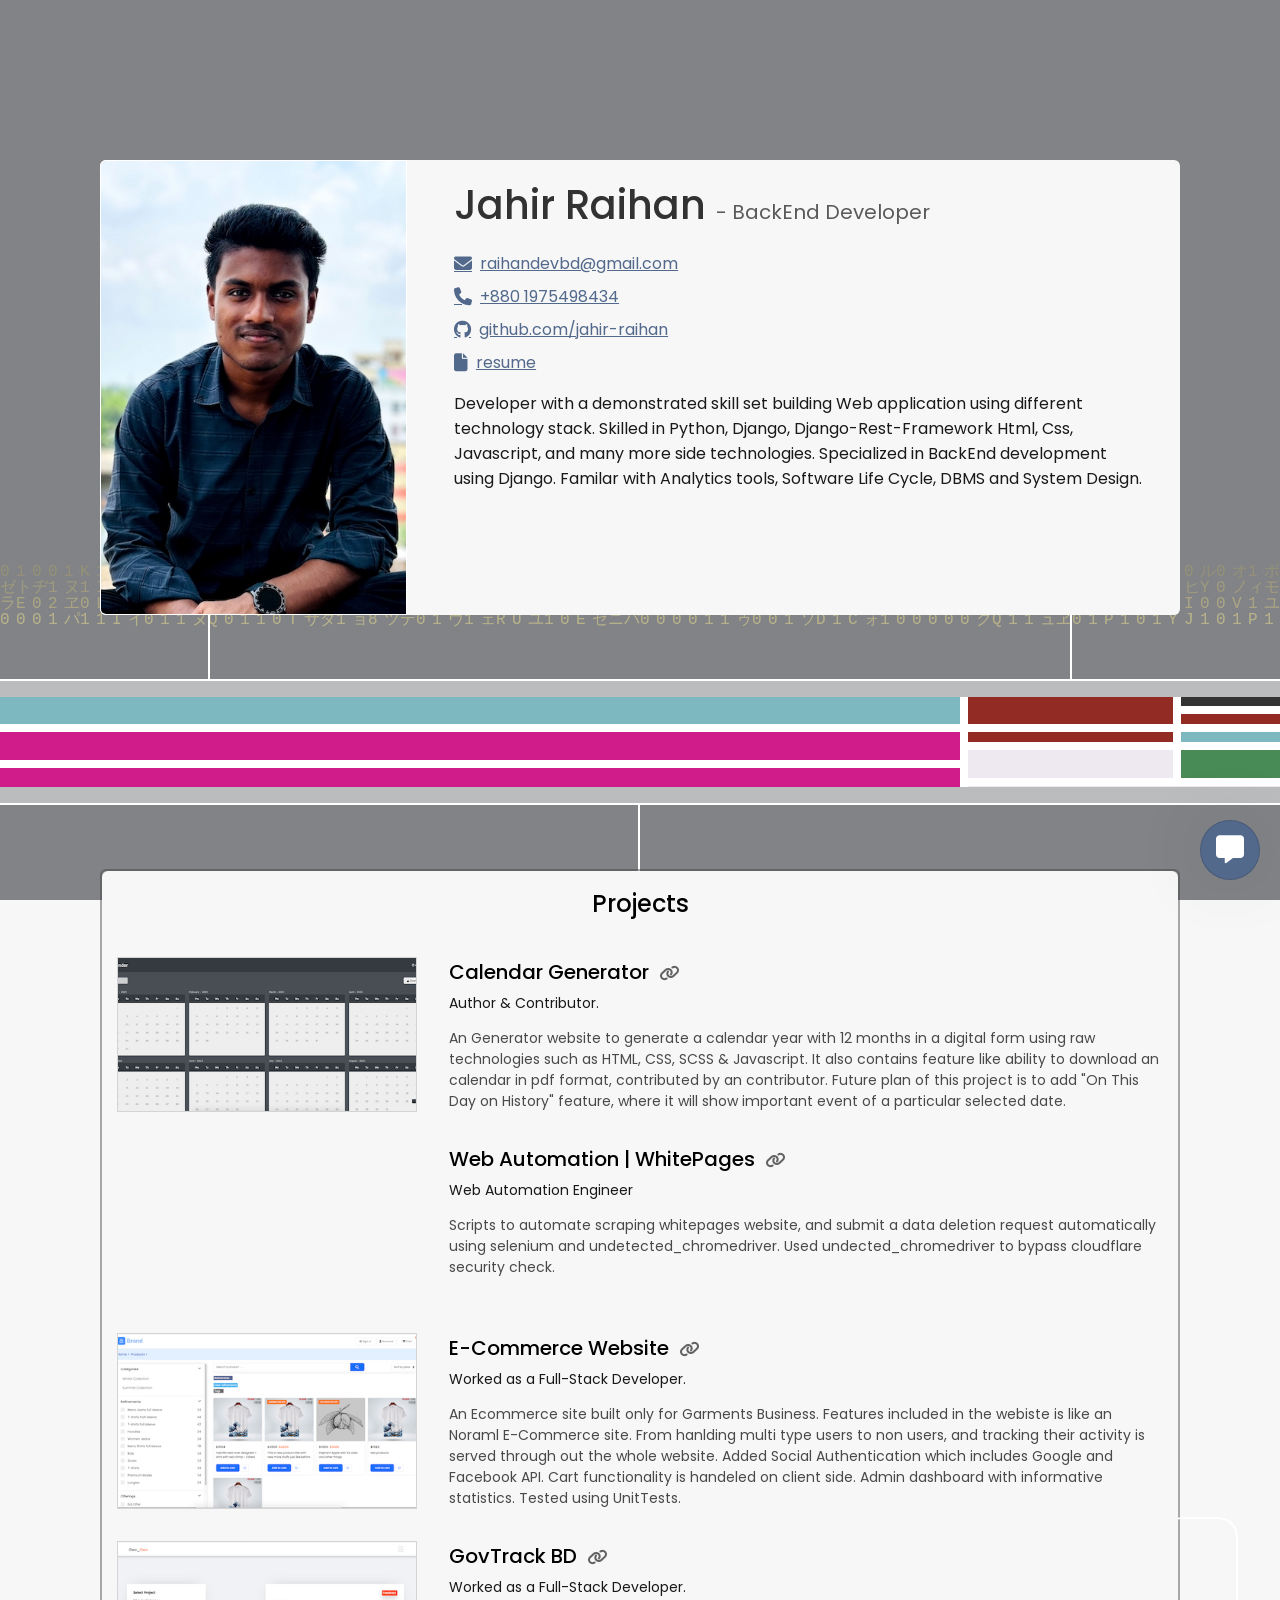
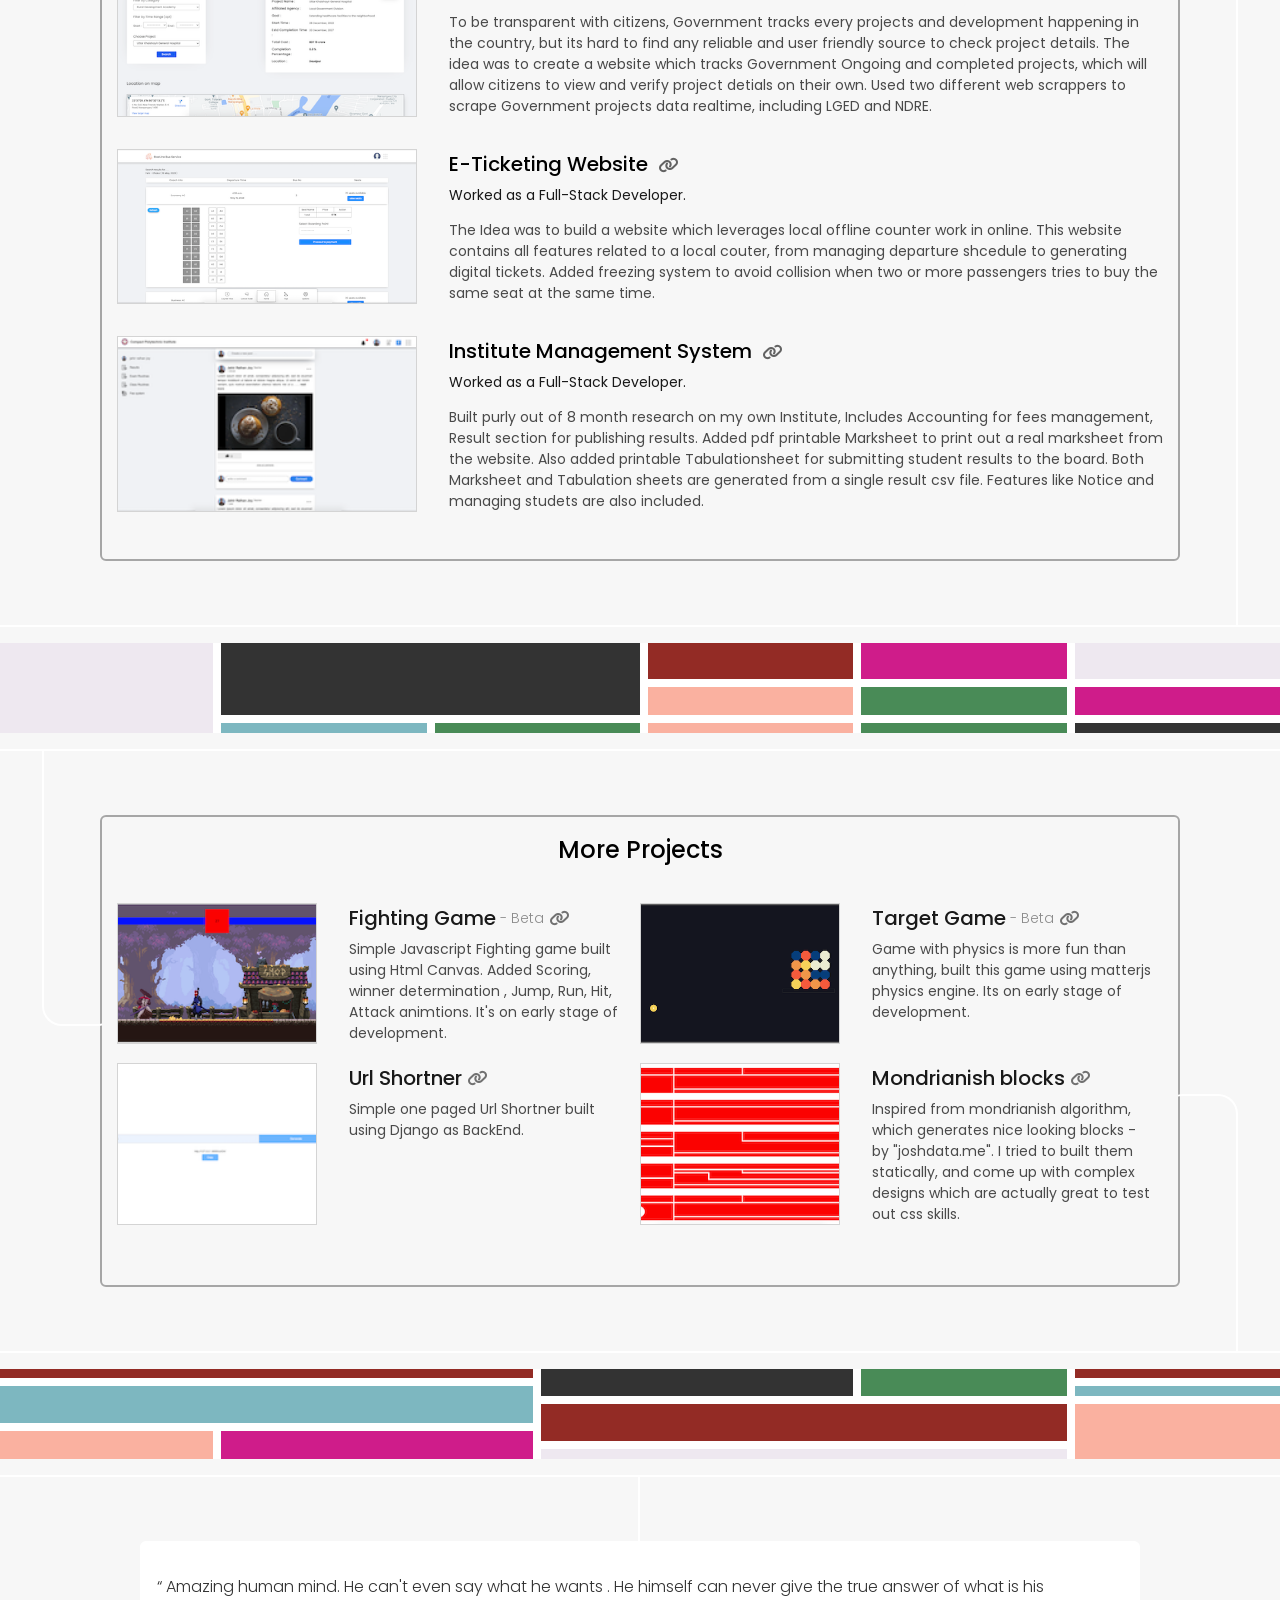
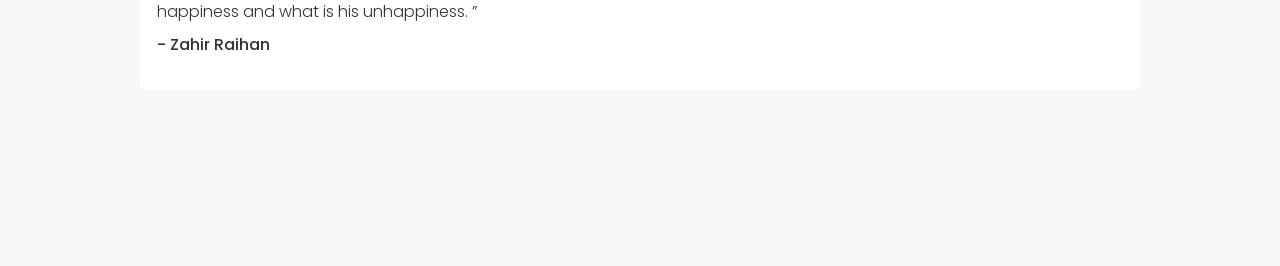
==== index.html @ 1c707ffd "Removed something important of my choice." ====
<!DOCTYPE html>
<html lang="en">
<head>
    <meta charset="UTF-8">
    <meta http-equiv="X-UA-Compatible" content="IE=edge">
    <link rel="shortcut icon" href="./img/favicon.png" type="image/x-icon">
    <meta name="keywords" content="Jahir Raihan's Profile">
    <meta name="keywords" content="jahir raihan">
    <meta name="keywords" content="jahir raihan portfolio">
    <meta name="keywords" content="jahir github">
    <meta name="keywords" content="raihan github">
    <meta name="keywords" content="joy github">
    <meta name="keywords" content="raihan portfolio">
    <meta name="keywords" content="jahir portfolio">
    <meta name="keywords" content="joy portfolio">
    <meta name="keywords" content="raihandevbd">
    <meta name="description" content="This portfolio is an art in it self. Visit and explore it by yourself.">
    <meta name="viewport" content="width=device-width, initial-scale=1.0">
    <link rel="stylesheet" href="https://cdnjs.cloudflare.com/ajax/libs/font-awesome/6.4.0/css/all.min.css" integrity="sha512-iecdLmaskl7CVkqkXNQ/ZH/XLlvWZOJyj7Yy7tcenmpD1ypASozpmT/E0iPtmFIB46ZmdtAc9eNBvH0H/ZpiBw==" crossorigin="anonymous" referrerpolicy="no-referrer" />
    <script src="./js/jquery.js"></script>
    <link rel="stylesheet" href="./css/index.css">
    <title>Jahir Raihan Joy</title>
    <script src="https://smtpjs.com/v3/smtp.js"></script>
  
   
</head>
<body>

    <canvas id="Matrix"></canvas>

    <!-- Was making fun with the design  -->

    <!-- <div class="cartoon-1 cartoonimg">
        <img src="./img/cartoon1.png" alt="">

    </div> --> 
    <!-- <div class="tree-line1"></div> -->

    <!-- <div class="cartoon-2 cartoonimg">
        <img src="./img/cartoon2.png" alt="">

    </div> -->

   

    <div class="msg-pop-up" onclick="toggle_contact()">
        <i class="fas fa-message"></i>
    </div>

    <div class="msg-box show-none" id="msg-box" >

        <form id="contact-form">

            <div class="msg-box-container">
                <div class="cross-icon" onclick="toggle_contact()">
                    <i class="fa fa-times" aria-hidden="true"></i>
                </div>

                <div class="inp">
                    <label for="name">Email</label>
                    <input type="email" id="email" required placeholder="Enter your email . . .">
                </div>
                <div class="inp">
                    <label for="name">Name</label>
                    <input type="text" id="name" required placeholder="Enter your name . . .">
                </div>
                <div class="inp">
                    <label for="subject">Subject</label>
                    <input type="text" id="subject" required placeholder="Subject . . .">
                </div>
                <div class="inp">
                    <label for="message">Message</label>
                    <textarea type="text" id="message" required placeholder="Enter text . . ."></textarea>
                </div>

                <button style="background:gray; color:rgb(201, 199, 199)" disabled type="submit" class="send-button">
                    <!-- Send <i class="fa fa-solid fa-paper-plane"></i>  --> Currently disabled
                </button>
                
            </div>

        </form>
        
    </div>
    

    <div class="profile-intro centerized-content">

        <div class="p-i-container">
            <div class="p-i-left">

                <div class="p-i-left-container">
                    <img src="./img/joy.jpg" title="Profile picture" alt="Jahir Raihan's picture">
                </div>
            
            </div>

            <div class="p-i-right">

                <div class="p-i-right-container">

                    <div class="title">

                        <h1 title="Profession">Jahir Raihan <span>- BackEnd Developer</span></h1>

                    </div>

                    <div class="links">

                        <a href="mailto: raihandevbd@gmail.com">
                            <i class="fas fa-envelope"></i>
                            <p>raihandevbd@gmail.com</p>
                        </a>

                        <a href="tel: +880 1975498434">
                            <i class="fas fa-phone"></i>
                            <p>+880 1975498434</p>
                        </a>

                        <a href="https://github.com/jahir-raihan">
                            <i class="fab fa-github"></i>
                            <p>github.com/jahir-raihan</p>
                        </a>

                        <a href="./html/resume.html">
                            <i class="fas fa-file"></i>
                            <p>resume</p>
                        </a>

                    </div>

                    <div class="bio">
                        <p>Developer with a demonstrated skill set building Web application using
                            different technology stack. Skilled in Python, Django, Django-Rest-Framework Html, Css, Javascript, and many more side technologies.
                            Specialized in BackEnd development using Django. Familar with Analytics tools, Software Life Cycle, DBMS and System Design.
                            </p>
                    </div>
                
                </div>

            </div>

            <div class="tree-line2"></div>
        </div>

    </div>

    <div class="m-wrappeer">
        
        <div class="mondrianish"></div>
        
        <div class="tree-line3"></div>
        
   </div>

    <div class="experience-projects centerized-content">

        <div class="e-p-container">
            <div class="e-p-wrapper">
                <p class="section-title">Projects</p>

                <div class="experience-project">

                    <div class="project-or-company-image">
                        <img src="./img/calendar-generator.png" alt="Calendar Generator">
                    </div>

                    <div class="project-or-company-work-details">
                        <a href="https://jahir-raihan.github.io/calendar-generator/" class="link">Calendar Generator <i class="fa fa-link"></i></a>

                        <div class="title">Author & Contributor.</div>

                        <p class="project-or-work-details">
                            An Generator website to generate a calendar year with 12 months in a digital form using raw technologies such as HTML, CSS, SCSS & Javascript.
                            It also contains feature like ability to download an calendar in pdf format, contributed by an contributor. Future plan of this project is to 
                            add "On This Day on History" feature, where it will show important event of a particular selected date.
                           </p>
                    </div>

                </div>


                 <div class="experience-project">

                    <div class="project-or-company-image">
                        <div class="iframe-container">
                           <iframe class="iframe" style="width:100%; height:100%" src="https://www.youtube.com/embed/JyzB11u2Ros?start=275&mute=1" title="YouTube video player" frameborder="0" allow="accelerometer; autoplay; clipboard-write; encrypted-media; gyroscope; picture-in-picture; web-share" allowfullscreen></iframe>
                        </div>
                    </div>

                    <div class="project-or-company-work-details">
                        <a href="https://github.com/jahir-raihan/captcha-test" class="link">Web Automation | WhitePages <i class="fa fa-link"></i></a>

                        <div class="title">Web Automation Engineer</div>

                        <p class="project-or-work-details">
                         Scripts to automate scraping whitepages website, and submit a data deletion request automatically using selenium and undetected_chromedriver. Used undected_chromedriver to
                            bypass cloudflare security check. 
                        </p>

                    </div>

                </div>
            
                <div class="experience-project">

                    <div class="project-or-company-image">
                        <img src="./img/ecommerce_site.png" alt="">
                    </div>

                    <div class="project-or-company-work-details">
                        <a href="https://github.com/jahir-raihan/E-Commerce-Project" class="link">E-Commerce Website <i class="fa fa-link"></i></a>

                        <div class="title">Worked as a Full-Stack Developer.</div>

                        <p class="project-or-work-details">
                            An Ecommerce site built only for Garments Business. Features included in the webiste is
                            like an Noraml E-Commerce site. From hanlding multi type users to non users, and tracking their 
                            activity is served through out the whole website. Added Social Authentication which includes Google and Facebook API. 
                            Cart functionality is handeled on client side. Admin dashboard with informative statistics. Tested using UnitTests. 
                           </p>
                    </div>

                </div>

            
                <div class="experience-project">

                    <div class="project-or-company-image">
                        <img src="./img/geo_geo.png" alt="">
                    </div>

                    <div class="project-or-company-work-details">
                        <a href="https://github.com/jahir-raihan/gov-track-bd" class="link">GovTrack BD <i class="fa fa-link"></i></a>

                        <div class="title">Worked as a Full-Stack Developer.</div>

                        <p class="project-or-work-details">
                            To be transparent with citizens, Government tracks every projects and development 
                            happening in the country, but its hard to find any reliable and user friendly source to check project
                            details. The idea was to create a website which tracks Government Ongoing and completed projects, which will allow 
                            citizens to view and verify project detials on their own. Used two different web scrappers to scrape Government
                            projects data realtime, including LGED and NDRE.
                        </p>

                    </div>

                </div>

                <div class="experience-project">

                    <div class="project-or-company-image">
                        <img src="./img/e-ticket.png" alt="">
                    </div>

                    <div class="project-or-company-work-details">
                        <a href="https://github.com/jahir-raihan/E-ticketing" class="link">E-Ticketing Website <i class="fa fa-link"></i></a>

                        <div class="title">Worked as a Full-Stack Developer.</div>

                        <p class="project-or-work-details">
                            The Idea was to build a website which leverages local offline counter work in online. This website contains all features related to a local
                            couter, from managing departure shcedule to generating digital tickets. Added freezing system to avoid
                            collision when two or more passengers tries to buy the same seat at the same time.
                        </p>
                    </div>

                </div>

                <div class="experience-project">

                    <div class="project-or-company-image">
                        <img src="./img/institute1.png" alt="">
                    </div>

                    <div class="project-or-company-work-details">
                        <a href="https://github.com/jahir-raihan/Institute-Management-System" class="link">Institute Management System <i class="fa fa-link"></i></a>

                        <div class="title">Worked as a Full-Stack Developer.</div>

                        <p class="project-or-work-details">
                            Built purly out of 8 month research on my own Institute, Includes Accounting for fees management, 
                            Result section for publishing results. Added pdf printable Marksheet to print out a real marksheet from the website.
                            Also added printable Tabulationsheet for submitting student results to the board. Both Marksheet and Tabulation sheets
                            are generated from a single result csv file. Features like Notice and managing studets are also included.
                        </p>

                    </div>

                </div>

                
            </div>
            <div class="tree-line4"></div>
            <div class="tree-line2 d-none"></div>
        </div>
       

    </div>

    <div class="m-wrappeer">   
        <div class="mondrianish"></div>

        <div class="tree-line3 d-none"></div>
   </div>

   

    <div class="side-projects centerized-content">

        <div class="s-p-container">

            <div class="s-p-wrapper">

                <div class="section-title">More Projects</div>
                
                <div class="highlight-projects">

                    <div class="project">

                        <div class="project-thumbnail">
                            <img src="./img/fighting_game.png" alt="">
                        </div>

                        <div class="details">
                            <a href="./projects/fighting game/index.html" class="link">Fighting Game <span>- Beta</span> <i class="fa fa-link"></i></a>
                            <p class="project-details">Simple Javascript Fighting game built using Html Canvas. Added Scoring, winner determination
                                , Jump, Run, Hit, Attack animtions. It's on early stage of development.
                            </p>
                        </div>
                    </div>

                    <div class="project">

                        <div class="project-thumbnail">
                            <img src="./img/target_game.png" alt="">
                        </div>

                        <div class="details">
                            <a href="./projects/target_game/index.html" class="link">Target Game <span>- Beta</span> <i class="fa fa-link"></i></a>
                            <p class="project-details">Game with physics is more fun than anything, built this game using matterjs
                                physics engine. Its on early stage of development.
                            </p>
                        </div>

                    </div>
                    
                    <div class="project">

                        <div class="project-thumbnail">
                            <img src="./img/url_shortner.png" alt="">
                        </div>

                        <div class="details">
                            <a href="https://github.com/jahir-raihan/url-shortner" class="link">Url Shortner <i class="fa fa-link"></i></a>
                            <p class="project-details">Simple one paged Url Shortner built using Django as BackEnd.
                            </p>
                        </div>

                    </div>

                    <div class="project">

                        <div class="project-thumbnail">
                            <img src="./img/mondrains_blocks.png" alt="">
                        </div>

                        <div class="details">
                            <a href="./html/wired_blocks.html" class="link">Mondrianish blocks <i class="fa fa-link"></i></a>
                            <p class="project-details">Inspired from mondrianish algorithm, which generates nice looking blocks - by "joshdata.me". I tried to built them
                                statically, and come up with complex designs which are actually great to test out css skills.
                            </p>
                        </div>

                    </div>


                </div>

                <!-- We'll enable it when , there is more small projects

                <div class="also-projects" >
                    <p class="title">Also : </p>
                    
                    <div>
                        <a href="#" class="p-l0">Project</a> |
                        <a href="#">Lorem ipsum dolor sit.</a> |
                        <a href="#">Lorem ipsum dolor sit amet.</a> 
                    </div>

                    <div>
                        <a href="#" class="p-l0">Lorem, ipsum dolor.</a> |
                        <a href="#">Lorem ipsum dolor sit amet consectetur.</a> 
                    </div>
                    
                    <div>
                        <a href="#" class="p-l0">Project</a> |
                        <a href="#">Lorem, ipsum.</a> |
                        <a href="#">Lorem ipsum dolor sit.</a> 
                    </div>
                    
                    
                    

                </div> -->

            </div>

            <div class="tree-line5"></div>
            <div class="tree-line6"></div>
            <div class="tree-line2 d-none"></div>


        </div>

    </div>

    <div class="m-wrappeer m-1">
        <div class="m-1-wrapper">
            <div class="mondrianish"></div>
        </div>
        <div class="tree-line7"></div>
        <div class="tree-line8"></div>
        

    </div>
    
   

    <div class="quote centerized-content">

        <div class="quote-container">

            <div class="q-wrapper">
                 <div class="line"></div>

                <div class="quote-text">
                    <p>&ldquo; Amazing human mind. He can't even say what he wants . He himself can never give the true answer of what is his happiness and what is his unhappiness. &rdquo;</p>
                    <p class="qoute-author"> - Zahir Raihan</p>
                </div>

                <div class="line"></div>
            </div>

           
        </div>
    </div>

    
    
    <script src="./js/index.js"> </script>
</body>
</html>
---- css/index.css ----
@import url("https://fonts.googleapis.com/css2?family=Poppins:wght@100;300;400;500;700&display=swap");
* {
  box-sizing: border-box;
  margin: 0;
  padding: 0;
  font-family: "Poppins", sans-serif;
  image-rendering: auto;
}
* button {
  cursor: pointer;
}

body {
  background: #f7f7f7;
  overflow-x: hidden;
  position: relative;
}

.mondrianish .line {
  border: 4px solid white;
}

.m-wrappeer {
  padding: 1em 0;
  margin: 4em 0;
  border: 2px solid rgba(62, 62, 62, 0.436);
  border: 2px solid white;
  border-right: none;
  border-left: none;
  position: relative;
  background: rgba(247, 247, 247, 0.4901960784);
}

.mondrianish {
  opacity: 1;
  overflow: hidden;
}

:root {
  --border:.5px solid rgba(0, 0, 0, 0.142);
}

.profile-intro {
  padding-top: 10em;
  display: flex;
  justify-content: center;
}
.profile-intro .p-i-container {
  width: 1080px;
  transition-duration: 0.5s;
  border-radius: 6px;
  margin: auto;
  display: flex;
}
.profile-intro .p-i-container .p-i-left {
  margin-right: 2em;
  height: 455px;
}
.profile-intro .p-i-container .p-i-left .p-i-left-container {
  height: 100%;
  transition-duration: 0.5s;
}
.profile-intro .p-i-container .p-i-left img {
  border: 1px solid white;
  border-radius: 6px 0 0 6px;
  height: 100%;
}
.profile-intro .p-i-container .p-i-right {
  padding: 15px;
}
.profile-intro .p-i-container .p-i-right .title h1 {
  display: flex;
  flex-wrap: wrap;
  align-items: baseline;
  font-size: 40px;
  opacity: 0.8;
  font-weight: 500;
}
.profile-intro .p-i-container .p-i-right .title span {
  font-size: 20px;
  opacity: 0.8;
  display: block;
  font-weight: 400;
  padding-left: 0.5em;
}
.profile-intro .p-i-container .p-i-right .links {
  margin: 1em 0;
}
.profile-intro .p-i-container .p-i-right .links a {
  display: flex;
  align-items: center;
  text-decoration: underline;
  color: #52698c;
  width: -moz-fit-content;
  width: fit-content;
  margin-bottom: 0.5em;
}
.profile-intro .p-i-container .p-i-right .links a i {
  font-size: 18px;
}
.profile-intro .p-i-container .p-i-right .links a p {
  text-decoration: underline;
  margin-left: 0.5em;
}
.profile-intro .p-i-container .p-i-right .bio {
  width: 98%;
  opacity: 0.9;
}

.experience-projects .e-p-container {
  width: 1080px;
  border-radius: 6px;
  margin: auto;
  border: 2px solid rgba(62, 62, 62, 0.436);
}
.experience-projects .e-p-container .section-title {
  font-size: 24px;
  margin-bottom: 1.5em;
  font-weight: 500;
  text-align: center;
}
.experience-projects .experience-project {
  margin-bottom: 2em;
  display: flex;
}
.experience-projects .experience-project .project-or-company-image {
  margin-right: 2em;
}
.experience-projects .experience-project .project-or-company-image img {
  width: 300px;
  height: 100%;
  -o-object-fit: cover;
     object-fit: cover;
  border: var(--border);
}
.experience-projects .experience-project .project-or-company-image .iframe-container {
  width: 300px !important;
  height: 100% !important;
  -o-object-fit: cover;
     object-fit: cover;
  
}
.iframe{

  width:100% !important;
  height:100% !important;
}
.experience-projects .experience-project .project-or-company-work-details .link {
  color: black;
  font-size: 20px;
  margin-bottom: 0.3em;
  display: block;
  font-weight: 500;
  text-decoration: none;
}
.experience-projects .experience-project .project-or-company-work-details .link i {
  padding-left: 0.3em;
  opacity: 0.6;
  font-size: 16px;
}
.experience-projects .experience-project .project-or-company-work-details .title {
  font-weight: 400;
  margin-bottom: 1em;
  opacity: 0.9;
  font-size: 14px;
}
.experience-projects .experience-project .project-or-company-work-details .project-or-work-details {
  opacity: 0.7;
  font-size: 14px;
}

.side-projects .s-p-container {
  border: 2px solid rgba(62, 62, 62, 0.436);
  border-radius: 6px;
  width: 1080px;
  margin: auto;
}
.side-projects .s-p-container .section-title {
  font-size: 24px;
  font-weight: 500;
  margin-bottom: 1.5em;
  text-align: center;
}
.side-projects .s-p-container .highlight-projects {
  display: grid;
  grid-template-columns: 49% 49%;
  gap: 1%;
  margin-bottom: 2em;
}
.side-projects .s-p-container .highlight-projects .project-thumbnail {
  margin-right: 2em;
}
.side-projects .s-p-container .highlight-projects .project-thumbnail img {
  width: 200px;
  height: 100%;
  -o-object-fit: cover;
     object-fit: cover;
  border: var(--border);
}
.side-projects .s-p-container .highlight-projects .details .link {
  color: black;
  font-size: 20px;
  font-weight: 500;
  opacity: 0.9;
  display: block;
  margin-bottom: 0.3em;
  text-decoration: none;
  display: flex;
  flex-wrap: wrap;
  align-items: center;
}
.side-projects .s-p-container .highlight-projects .details .link span {
  margin-left: 0.3em;
  font-size: 14px;
  font-weight: 300;
  color: gray;
}
.side-projects .s-p-container .highlight-projects .details .link i {
  padding-left: 0.3em;
  opacity: 0.6;
  font-size: 16px;
}
.side-projects .s-p-container .highlight-projects .details .project-details {
  font-size: 14px;
  opacity: 0.7;
}
.side-projects .s-p-container .highlight-projects .project {
  display: flex;
  margin-bottom: 1em;
}
.side-projects .s-p-container .also-projects {
  width: 80%;
  margin-bottom: 2em;
}
.side-projects .s-p-container .also-projects .title {
  font-size: 18px;
  opacity: 0.8;
  margin-bottom: 1em;
}
.side-projects .s-p-container .also-projects div {
  color: rgb(3, 45, 81);
  margin-bottom: 0.5em;
}
.side-projects .s-p-container .also-projects a {
  color: rgb(3, 45, 81);
  opacity: 0.8;
  padding: 0.5em 0.5em 0.5em 0.5em;
  font-size: 18px;
  font-weight: 500;
}
.side-projects .s-p-container .also-projects .p-l0 {
  padding-left: 0;
}

e {
  color: rgba(73, 79, 85, 0.2705882353);
}

.quote {
  margin: 3em 0 11em 0;
}
.quote .quote-container {
  width: 1000px;
  margin: auto;
  border: 1px solid white;
  border-radius: 6px;
  background: white;
}
.quote .quote-container .quote-text {
  margin: 1em 0;
  padding: 1em;
}
.quote .quote-container .quote-text p {
  font-weight: 300;
  opacity: 0.8;
  color: black;
}
.quote .quote-container .quote-text .qoute-author {
  font-weight: 500 !important;
  margin-top: 0.5em;
}

.p-i-container {
  z-index: 3;
  background: #f7f7f7;
  position: relative;
}

.e-p-container {
  position: relative;
}

.s-p-container {
  position: relative;
}

.e-p-wrapper, .s-p-wrapper {
  position: relative;
  z-index: 3;
  background: #f7f7f7;
  border-radius: 6px;
  padding: 15px;
}

.cartoonimg {
  position: absolute;
}
.cartoonimg img {
  width: 70px;
  padding: 0.3em;
  background: white;
  border-radius: 10px;
}

.cartoon-1 {
  right: 20px;
  top: 20px;
}

.cartoon-2 {
  width: 100%;
  display: flex;
  justify-content: center;
  bottom: -150px;
  transform: scaleX(-1);
}
.cartoon-2 img {
  height: 110px;
  width: auto;
}

.tree-line1 {
  border-radius: 20px;
  border-top-right-radius: 0;
  position: absolute;
  top: 43px;
  right: 90px;
  height: 45vh;
  width: 43.311%;
  border: 2px solid white;
  border-bottom: none;
  border-right: none;
}

.tree-line2 {
  position: absolute;
  width: 80%;
  bottom: -66px;
  right: 10%;
  border: 2px solid rgba(62, 62, 62, 0.436);
  border: 2px solid white;
  border-top: none;
  border-bottom: none;
  height: 66px;
}

.tree-line3 {
  position: absolute;
  height: 82px;
  border-right: 2px solid rgba(62, 62, 62, 0.436);
  border-right: 2px solid white;
  bottom: -82px;
  width: 5px;
  right: 50%;
}

.tree-line4 {
  position: absolute;
  width: 75px;
  bottom: -66px;
  right: -60px;
  border: 2px solid rgba(62, 62, 62, 0.436);
  border: 2px solid white;
  z-index: 1;
  height: 55%;
  border-radius: 20px;
  border-bottom: none;
  border-left: none;
  border-bottom-right-radius: 0;
  border-bottom-left-radius: 0;
}

.tree-line5 {
  position: absolute;
  width: 75px;
  left: -60px;
  height: 59%;
  top: -67px;
  border: 2px solid rgba(62, 62, 62, 0.436);
  border: 2px solid white;
  border-top: none;
  border-right: none;
  border-radius: 20px;
  border-top-left-radius: 0;
}

.m-1 {
  padding: 0;
}

.m-1-wrapper {
  padding: 1em 0;
  position: relative;
  background: rgba(247, 247, 247, 0.4901960784);
  z-index: 3;
}

.tree-line6 {
  position: absolute;
  width: 75px;
  right: -60px;
  height: 55%;
  bottom: -66px;
  border: 2px solid white;
  border-radius: 20px;
  border-bottom: none;
  border-left: none;
  border-bottom-right-radius: 0;
  border-bottom-left-radius: 0;
}

.tree-line7 {
  position: absolute;
  height: 66px;
  width: 2px;
  border-left: 2px solid rgba(62, 62, 62, 0.436);
  border-left: 2px solid white;
  right: 50%;
  border-bottom: none;
  border-top: none;
}

.tree-line8 {
  right: 42%;
}

.d-none {
  display: none;
}

.msg-pop-up {
  position: fixed;
  bottom: 20px;
  z-index: 11;
  right: 20px;
  width: 60px;
  height: 60px;
  border: var(--border);
  border-radius: 50%;
  display: flex;
  align-items: center;
  justify-content: center;
  background: #52698c;
  box-shadow: -1px -1px 68px -20px rgba(0, 0, 0, 0.75);
  -webkit-box-shadow: -1px -1px 68px -20px rgba(0, 0, 0, 0.75);
  -moz-box-shadow: -1px -1px 68px -20px rgba(0, 0, 0, 0.75);
  cursor: pointer;
}
.msg-pop-up i {
  font-size: 28px;
  color: white;
}

.msg-box {
  position: fixed;
  height: 100%;
  width: 100%;
  border: var(--border);
  background: rgba(0, 0, 0, 0.64);
  z-index: 10;
  display: flex;
  justify-content: center;
  align-items: center;
}

.msg-box-container {
  height: 505px;
  width: 600px;
  background: white;
  border-radius: 4px;
  padding: 1.5em;
  position: relative;
}

.show-none {
  display: none;
}

.cross-icon {
  position: absolute;
  right: 10px;
  top: 10px;
  cursor: pointer;
  background: #52698c;
  border-radius: 50%;
  width: 40px;
  height: 40px;
  display: flex;
  justify-content: center;
  align-items: center;
  z-index: 5;
}
.cross-icon i {
  font-size: 22px;
  color: white;
  cursor: pointer;
}

.msg-box-container .inp {
  margin: 0.5em 0 1em 0;
}
.msg-box-container .inp label, .msg-box-container .inp input {
  display: block;
  margin-bottom: 0.5em;
}
.msg-box-container .inp label {
  font-weight: 300;
  opacity: 0.8;
}
.msg-box-container .inp input {
  height: 40px;
  width: 100%;
  padding: 0.5em 1em;
  border-radius: 4px;
  border: var(--border);
  outline-color: #52698c;
}
.msg-box-container .inp textarea {
  width: 100%;
  min-width: 100%;
  max-width: 100%;
  height: 100px;
  min-height: 100px;
  padding: 0.5em 1em;
  border-radius: 4px;
  border: var(--border);
  outline-color: #52698c;
  color: #52698c;
}
.msg-box-container .send-button {
  width: 100%;
  height: 40px;
  border: none;
  background: #52698c;
  color: white;
  border-radius: 4px;
}

example {
  color: rgba(240, 230, 140, 0.2941176471);
}

#Matrix {
  position: fixed;
  top: 0;
  z-index: -1;
}

@media only screen and (max-width: 1100px) {
  .profile-intro .p-i-container {
    width: 800px;
    margin: auto;
  }
  .profile-intro .p-i-container .p-i-left .p-i-left-container {
    transition-duration: 0.5s;
    height: 70%;
  }
  .profile-intro .p-i-container .p-i-left .p-i-left-container img {
    transition-duration: 0.5s;
  }
  .profile-intro .p-i-container .p-i-left .p-i-left-container img {
    transition-duration: 0.5s !important;
  }
  .experience-projects .e-p-container {
    width: 800px;
    margin: auto;
  }
  .side-projects .s-p-container {
    width: 800px;
    margin: auto;
  }
  .side-projects .s-p-container .highlight-projects {
    grid-template-columns: 100% !important;
  }
  .side-projects .s-p-container .highlight-projects .project-thumbnail {
    margin-right: 1em !important;
  }
  .quote .quote-container {
    width: 800px;
    margin: auto;
  }
}
@media only screen and (max-width: 950px) {
  .tree-line1 {
    width: 37%;
  }
  .tree-line4, .tree-line5, .tree-line6 {
    display: none;
  }
  .d-none {
    display: block;
    color: rgba(31, 34, 37, 0.2705882353);
  }
}
@media only screen and (max-width: 850px) {
  .profile-intro .p-i-container {
    width: 700px;
    margin: auto;
  }
  .profile-intro .p-i-container .p-i-left .p-i-left-container {
    transition-duration: 0.5s;
    height: 50%;
  }
  .profile-intro .p-i-container .p-i-left .p-i-left-container img {
    transition-duration: 0.5s;
  }
  .experience-projects .e-p-container {
    width: 700px;
    margin: auto;
  }
  .side-projects .s-p-container {
    width: 700px;
    margin: auto;
  }
  .also-projects {
    width: 100% !important;
  }
  .quote .quote-container {
    width: 700px;
    margin: auto;
  }
}
@media only screen and (max-width: 775px) {
  .cartoon-1 {
    display: none;
  }
  .tree-line1 {
    display: none;
  }
  #contact-form {
    width: 93%;
    margin: auto;
  }
  .msg-box-container {
    width: 100% !important;
  }
  .profile-intro {
    padding-top: 2em;
  }
  .profile-intro .p-i-container {
    width: 93%;
    display: grid;
    margin: auto;
    grid-template-columns: 100% !important;
    border-left: none;
    border-top: none;
    border-right: none;
  }
  .profile-intro .p-i-container .p-i-left {
    margin-right: 0;
    margin-bottom: 1em;
    height: unset !important;
  }
  .profile-intro .p-i-container .p-i-left-container {
    height: 100% !important;
  }
  .profile-intro .p-i-container .p-i-left-container img {
    border-radius: 6px 6px 0 0;
    width: 100%;
  }
  .experience-projects .e-p-container {
    width: 93%;
    margin: auto;
    border-radius: 0;
    border: none;
  }
  .experience-projects .e-p-container .experience-project {
    display: block;
    padding-bottom: 2em;
    border-bottom: 2px solid rgba(62, 62, 62, 0.436);
  }
  .experience-projects .e-p-container .experience-project .project-or-company-image {
    margin-right: 0 !important;
    margin-bottom: 1.5em;
  }
  .experience-projects .e-p-container .experience-project .project-or-company-image img {
    width: 100%;
    height: 150px !important;
    -o-object-fit: cover;
       object-fit: cover;
    margin-bottom: 0.5em !important;
  }
   .experience-projects .e-p-container .experience-project .project-or-company-image .iframe-container {
    width: 100% !important;
    height: 150px !important;
    -o-object-fit: cover;
       object-fit: cover;
    margin-bottom: 0.5em !important;
  }
  .side-projects .s-p-container {
    width: 93%;
    margin: auto;
    border-radius: 0;
    border: none;
  }
  .side-projects .s-p-container .highlight-projects {
    grid-template-columns: 100% !important;
  }
  .side-projects .s-p-container .highlight-projects a {
    font-size: 18px !important;
  }
  .side-projects .s-p-container .highlight-projects p, .side-projects .s-p-container .highlight-projects .title {
    font-size: 13px;
  }
  .side-projects .s-p-container .also-projects a {
    font-size: 14px;
  }
  .also-projects {
    width: 100% !important;
  }
  .quote .quote-container {
    width: 93%;
    margin: auto;
  }
}
@media only screen and (max-width: 550px) {
  .tree-line1 {
    width: 31%;
  }
  .p-i-right-container .title p span {
    display: block;
  }
  .side-projects .s-p-container .highlight-projects {
    grid-template-columns: 100% !important;
  }
  .side-projects .s-p-container .highlight-projects .project {
    display: block;
    padding-bottom: 2em;
    border-bottom: 2px solid rgba(62, 62, 62, 0.436);
  }
  .side-projects .s-p-container .highlight-projects .project-thumbnail {
    margin-right: 0em !important;
    margin-bottom: 1.5em;
  }
  .side-projects .s-p-container .highlight-projects .project-thumbnail img {
    width: 100%;
    height: 150px;
  }
  
}/*# sourceMappingURL=index.css.map */
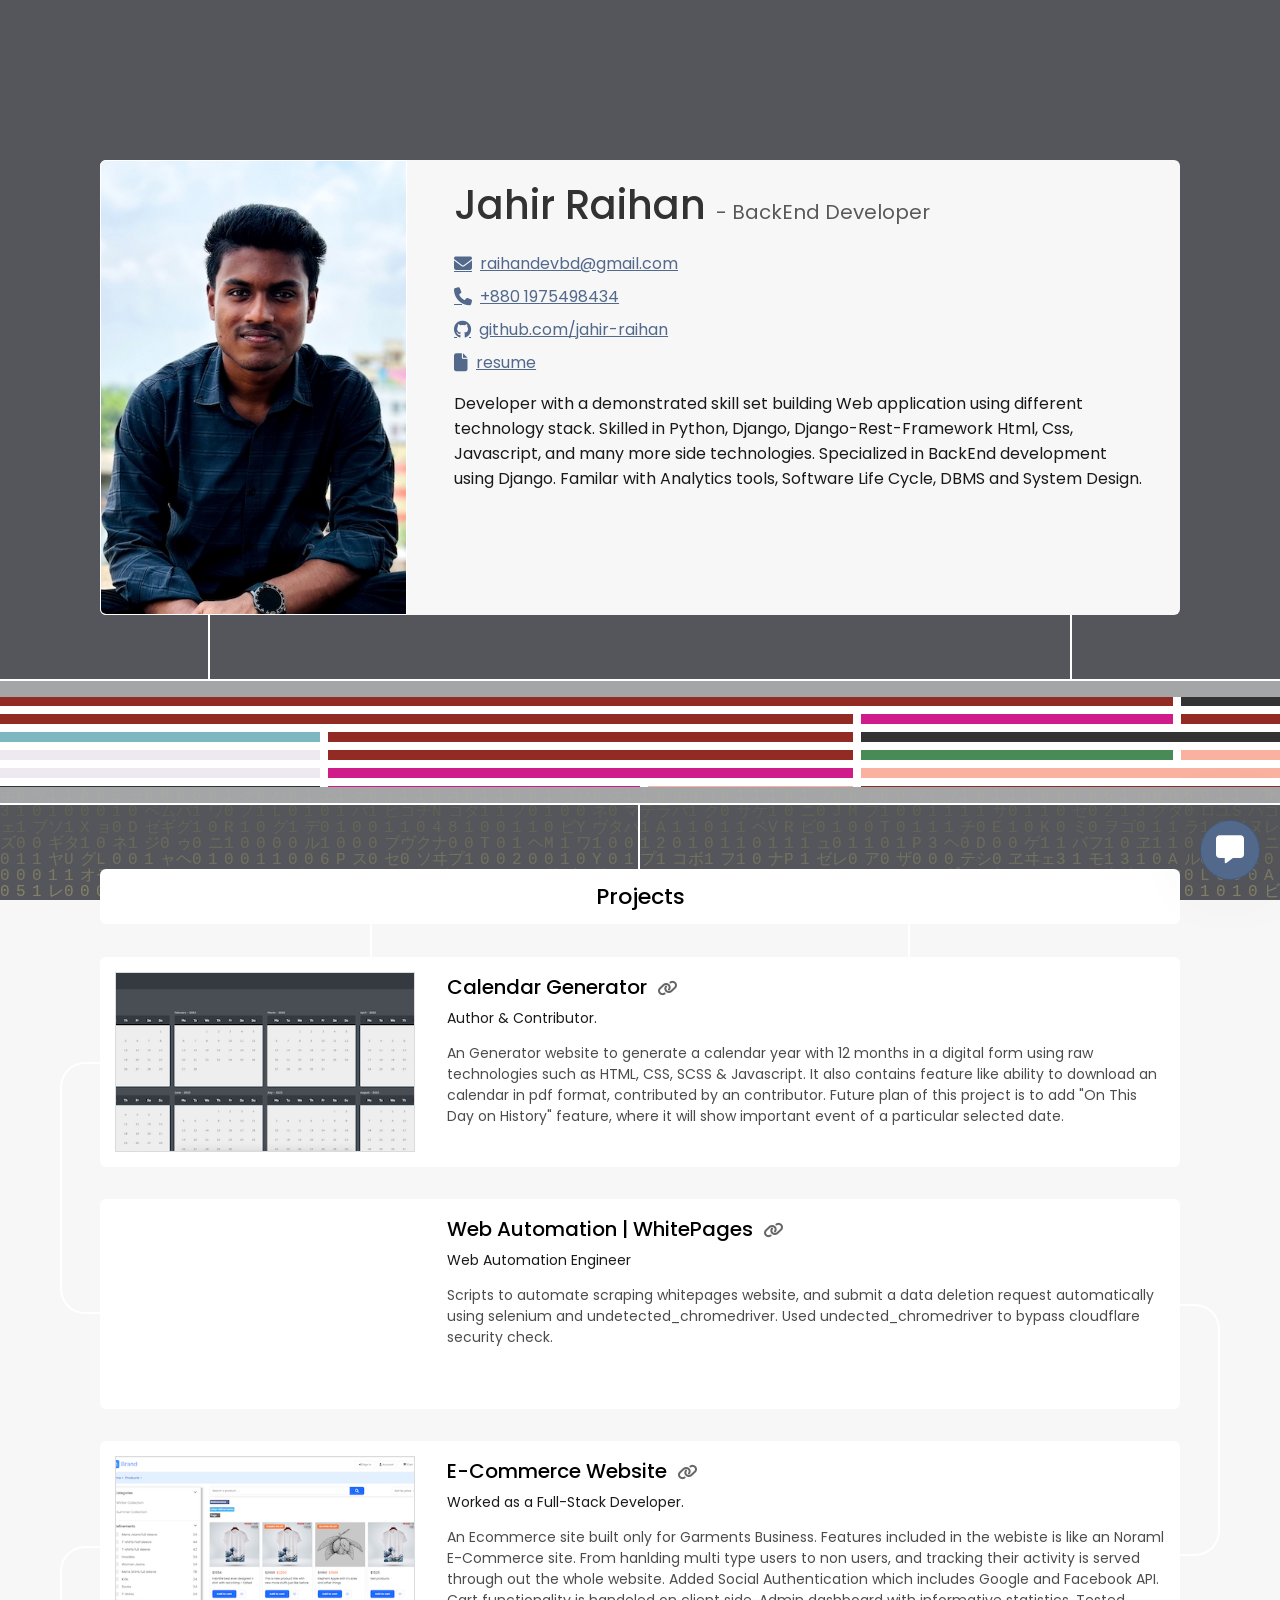
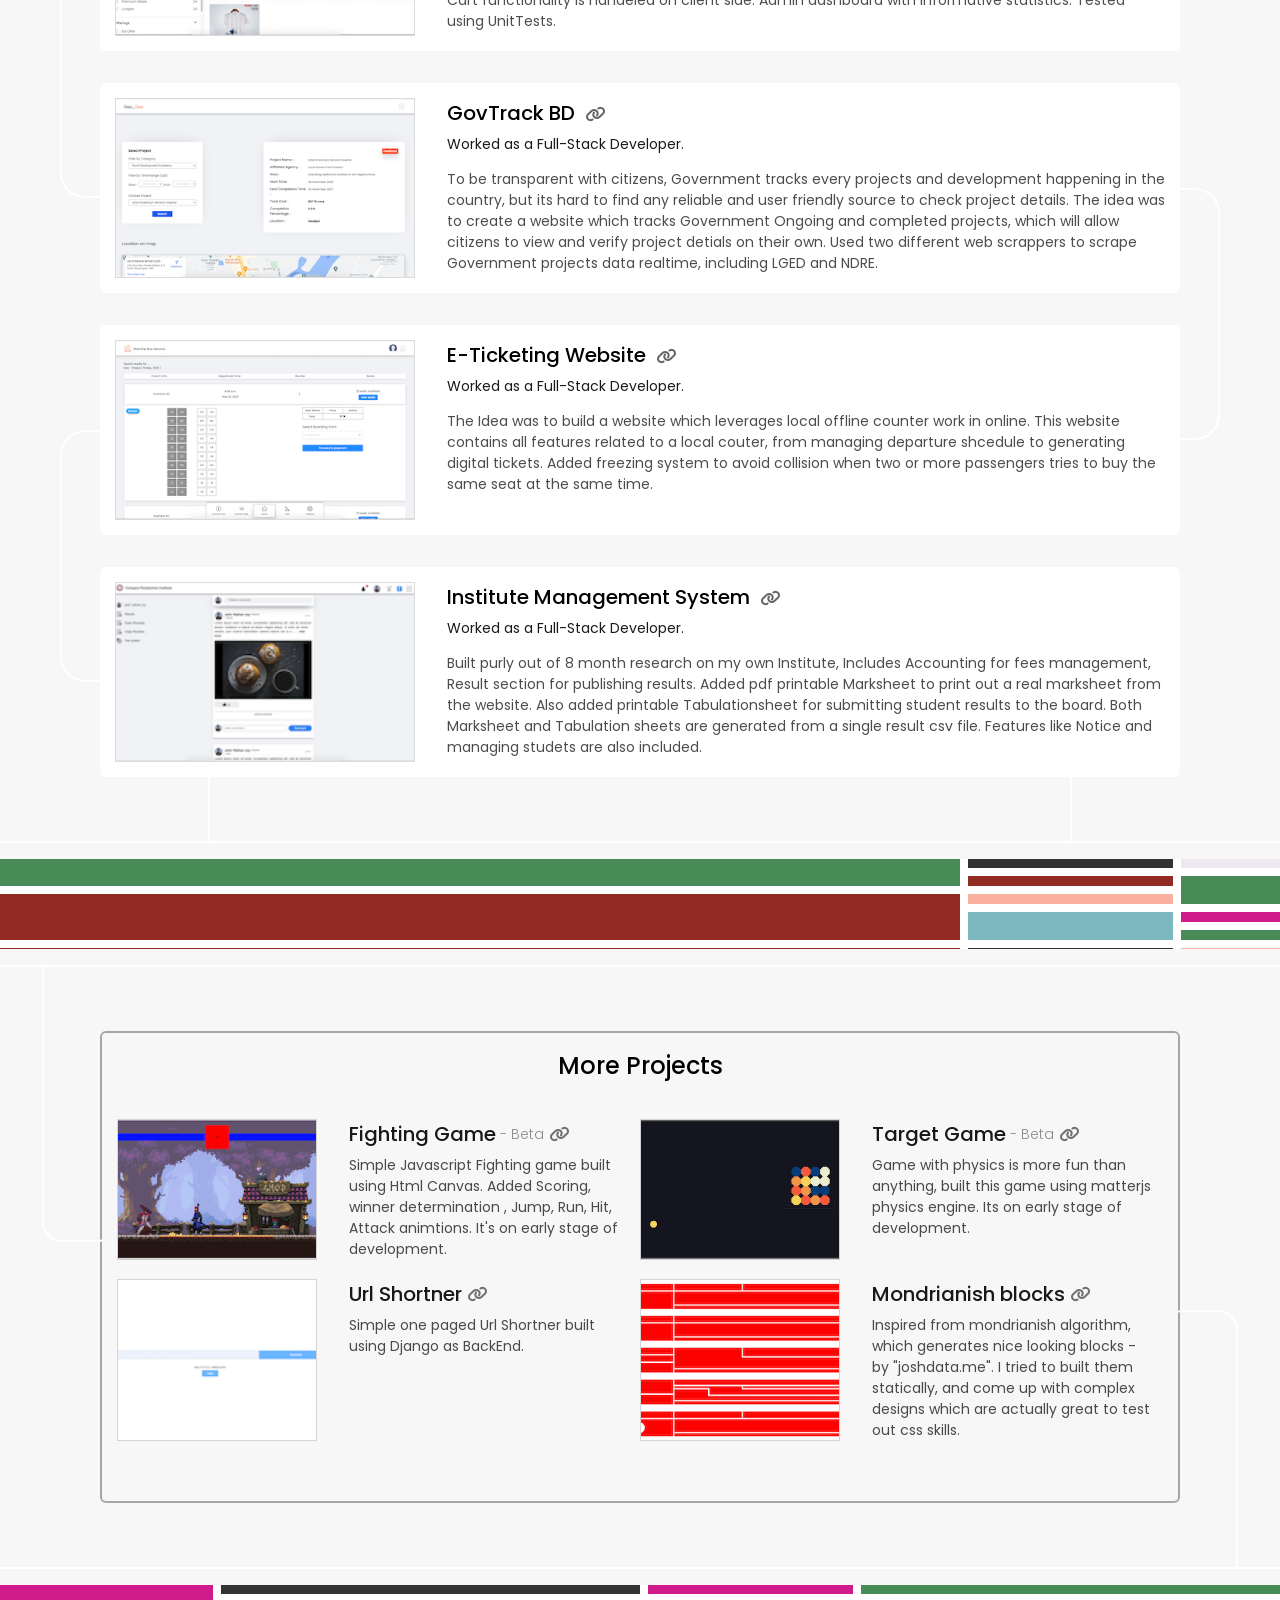
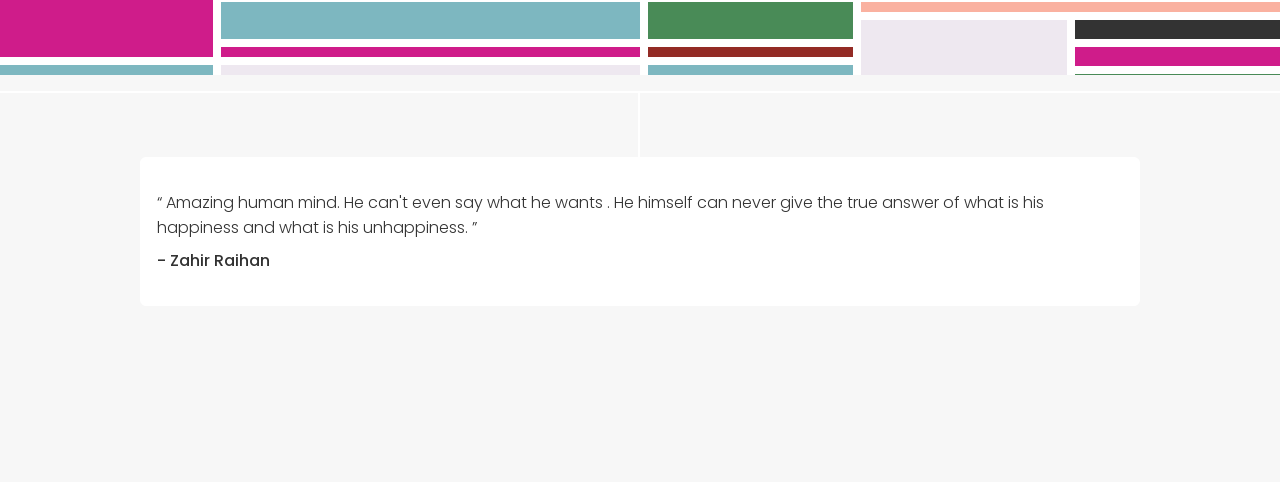
==== commit 05ce9d14: "Updated structure style" ====
--- a/index.html
+++ b/index.html
@@ -156,8 +156,14 @@
     <div class="experience-projects centerized-content">
 
         <div class="e-p-container">
+
             <div class="e-p-wrapper">
-                <p class="section-title">Projects</p>
+
+                <p class="section-title">
+                    Projects
+
+                    <div class="tree-line9"></div>
+                </p>
 
                 <div class="experience-project">
 
@@ -177,6 +183,8 @@
                            </p>
                     </div>
 
+                    <div class="tree-line10"></div>
+                    <div class="tree-line3 d-none"></div>
                 </div>
 
 
@@ -199,6 +207,9 @@
                         </p>
 
                     </div>
+
+                    <div class="tree-line11"></div>
+                    <div class="tree-line2 d-none"></div>
 
                 </div>
             
@@ -221,6 +232,8 @@
                            </p>
                     </div>
 
+                    <div class="tree-line10"></div>
+                    <div class="tree-line3 d-none"></div>
                 </div>
 
             
@@ -245,6 +258,9 @@
 
                     </div>
 
+                    <div class="tree-line11"></div>
+                    <div class="tree-line2 d-none"></div>
+
                 </div>
 
                 <div class="experience-project">
@@ -265,6 +281,9 @@
                         </p>
                     </div>
 
+                    <div class="tree-line10"></div>
+
+                    <div class="tree-line3 d-none"></div>
                 </div>
 
                 <div class="experience-project">
@@ -287,12 +306,14 @@
 
                     </div>
 
+                    
+
                 </div>
 
                 
             </div>
-            <div class="tree-line4"></div>
-            <div class="tree-line2 d-none"></div>
+            
+            <div class="tree-line2"></div>
         </div>
        
 
--- a/css/index.css
+++ b/css/index.css
@@ -111,17 +111,26 @@
   width: 1080px;
   border-radius: 6px;
   margin: auto;
-  border: 2px solid rgba(62, 62, 62, 0.436);
 }
 .experience-projects .e-p-container .section-title {
-  font-size: 24px;
+  font-size: 22px;
   margin-bottom: 1.5em;
   font-weight: 500;
   text-align: center;
+  background: white;
+  border-radius: 6px;
+  padding: 0.5em 0;
+  position: relative;
 }
 .experience-projects .experience-project {
   margin-bottom: 2em;
   display: flex;
+  background: white;
+  padding: 15px;
+  z-index: 3;
+  position: relative;
+  border-radius: 6px;
+  min-height: 210px;
 }
 .experience-projects .experience-project .project-or-company-image {
   margin-right: 2em;
@@ -132,18 +141,14 @@
   -o-object-fit: cover;
      object-fit: cover;
   border: var(--border);
-}
-.experience-projects .experience-project .project-or-company-image .iframe-container {
-  width: 300px !important;
-  height: 100% !important;
-  -o-object-fit: cover;
-     object-fit: cover;
-  
-}
-.iframe{
-
-  width:100% !important;
-  height:100% !important;
+  position: relative;
+  background: white;
+  z-index: 3;
+}
+.experience-projects .experience-project .project-or-company-work-details {
+  background: white;
+  position: relative;
+  z-index: 3;
 }
 .experience-projects .experience-project .project-or-company-work-details .link {
   color: black;
@@ -294,7 +299,12 @@
   position: relative;
 }
 
-.e-p-wrapper, .s-p-wrapper {
+.e-p-wrpper {
+  position: relative;
+  z-index: 3;
+}
+
+.s-p-wrapper {
   position: relative;
   z-index: 3;
   background: #f7f7f7;
@@ -347,7 +357,6 @@
   width: 80%;
   bottom: -66px;
   right: 10%;
-  border: 2px solid rgba(62, 62, 62, 0.436);
   border: 2px solid white;
   border-top: none;
   border-bottom: none;
@@ -357,7 +366,6 @@
 .tree-line3 {
   position: absolute;
   height: 82px;
-  border-right: 2px solid rgba(62, 62, 62, 0.436);
   border-right: 2px solid white;
   bottom: -82px;
   width: 5px;
@@ -434,8 +442,40 @@
   right: 42%;
 }
 
+.tree-line9 {
+  position: absolute;
+  border: 2px solid white;
+  height: 100px;
+  top: 0;
+  right: 25%;
+  width: 50%;
+}
+
+.tree-line10, .tree-line11 {
+  position: absolute;
+  border: 2px solid white;
+  height: 120%;
+  top: 50%;
+  left: -40px;
+  width: 150px;
+  border-right: none;
+  border-radius: 25px;
+}
+
+.tree-line11 {
+  right: -40px;
+  left: unset;
+  border-left: none;
+  border-right: 2px solid white;
+}
+
 .d-none {
   display: none;
+}
+
+.iframe-container {
+  width: 300px;
+  height: 100%;
 }
 
 .msg-pop-up {
@@ -568,9 +608,6 @@
   .profile-intro .p-i-container .p-i-left .p-i-left-container img {
     transition-duration: 0.5s;
   }
-  .profile-intro .p-i-container .p-i-left .p-i-left-container img {
-    transition-duration: 0.5s !important;
-  }
   .experience-projects .e-p-container {
     width: 800px;
     margin: auto;
@@ -600,6 +637,9 @@
   .d-none {
     display: block;
     color: rgba(31, 34, 37, 0.2705882353);
+  }
+  .tree-line10, .tree-line11 {
+    display: none;
   }
 }
 @media only screen and (max-width: 850px) {
@@ -690,12 +730,8 @@
        object-fit: cover;
     margin-bottom: 0.5em !important;
   }
-   .experience-projects .e-p-container .experience-project .project-or-company-image .iframe-container {
-    width: 100% !important;
-    height: 150px !important;
-    -o-object-fit: cover;
-       object-fit: cover;
-    margin-bottom: 0.5em !important;
+  .iframe-container {
+    width: 100%;
   }
   .side-projects .s-p-container {
     width: 93%;
@@ -746,5 +782,4 @@
     width: 100%;
     height: 150px;
   }
-  
-}/*# sourceMappingURL=index.css.map */
+}/*# sourceMappingURL=index.css.map */
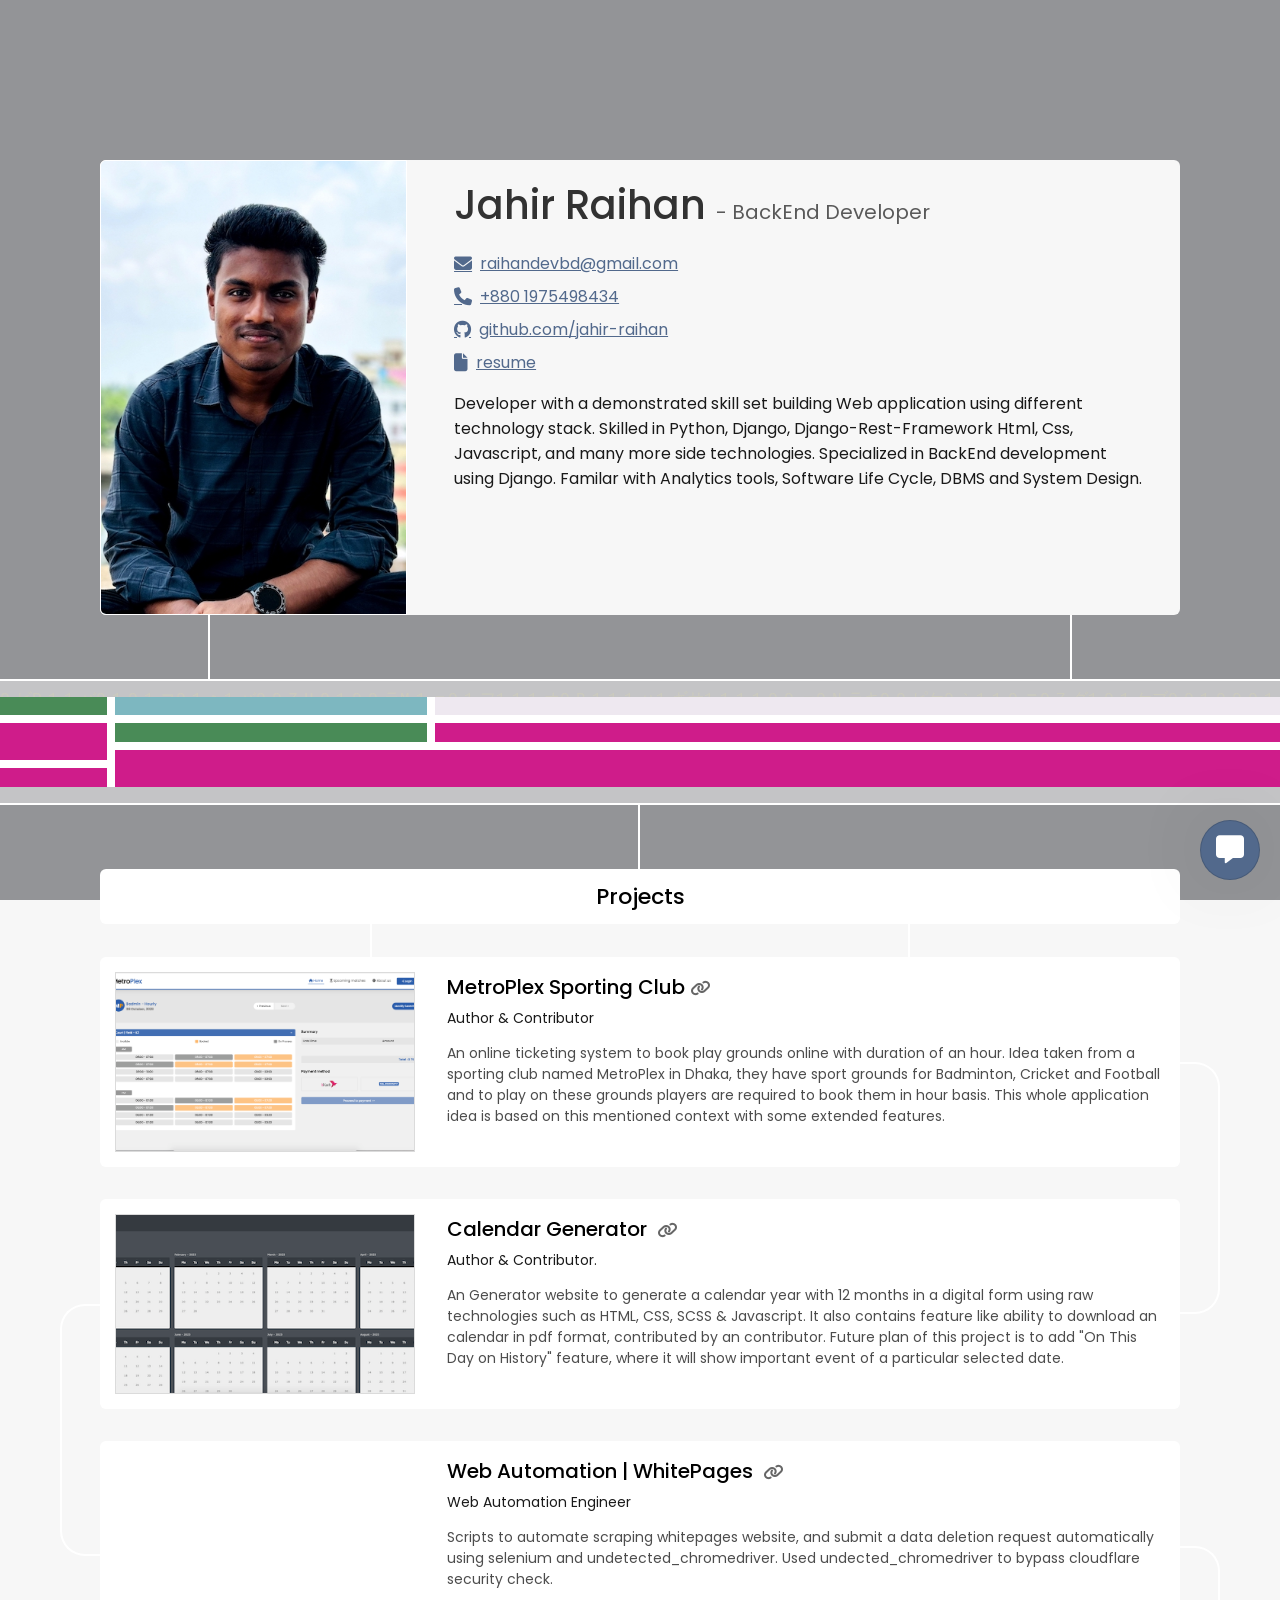
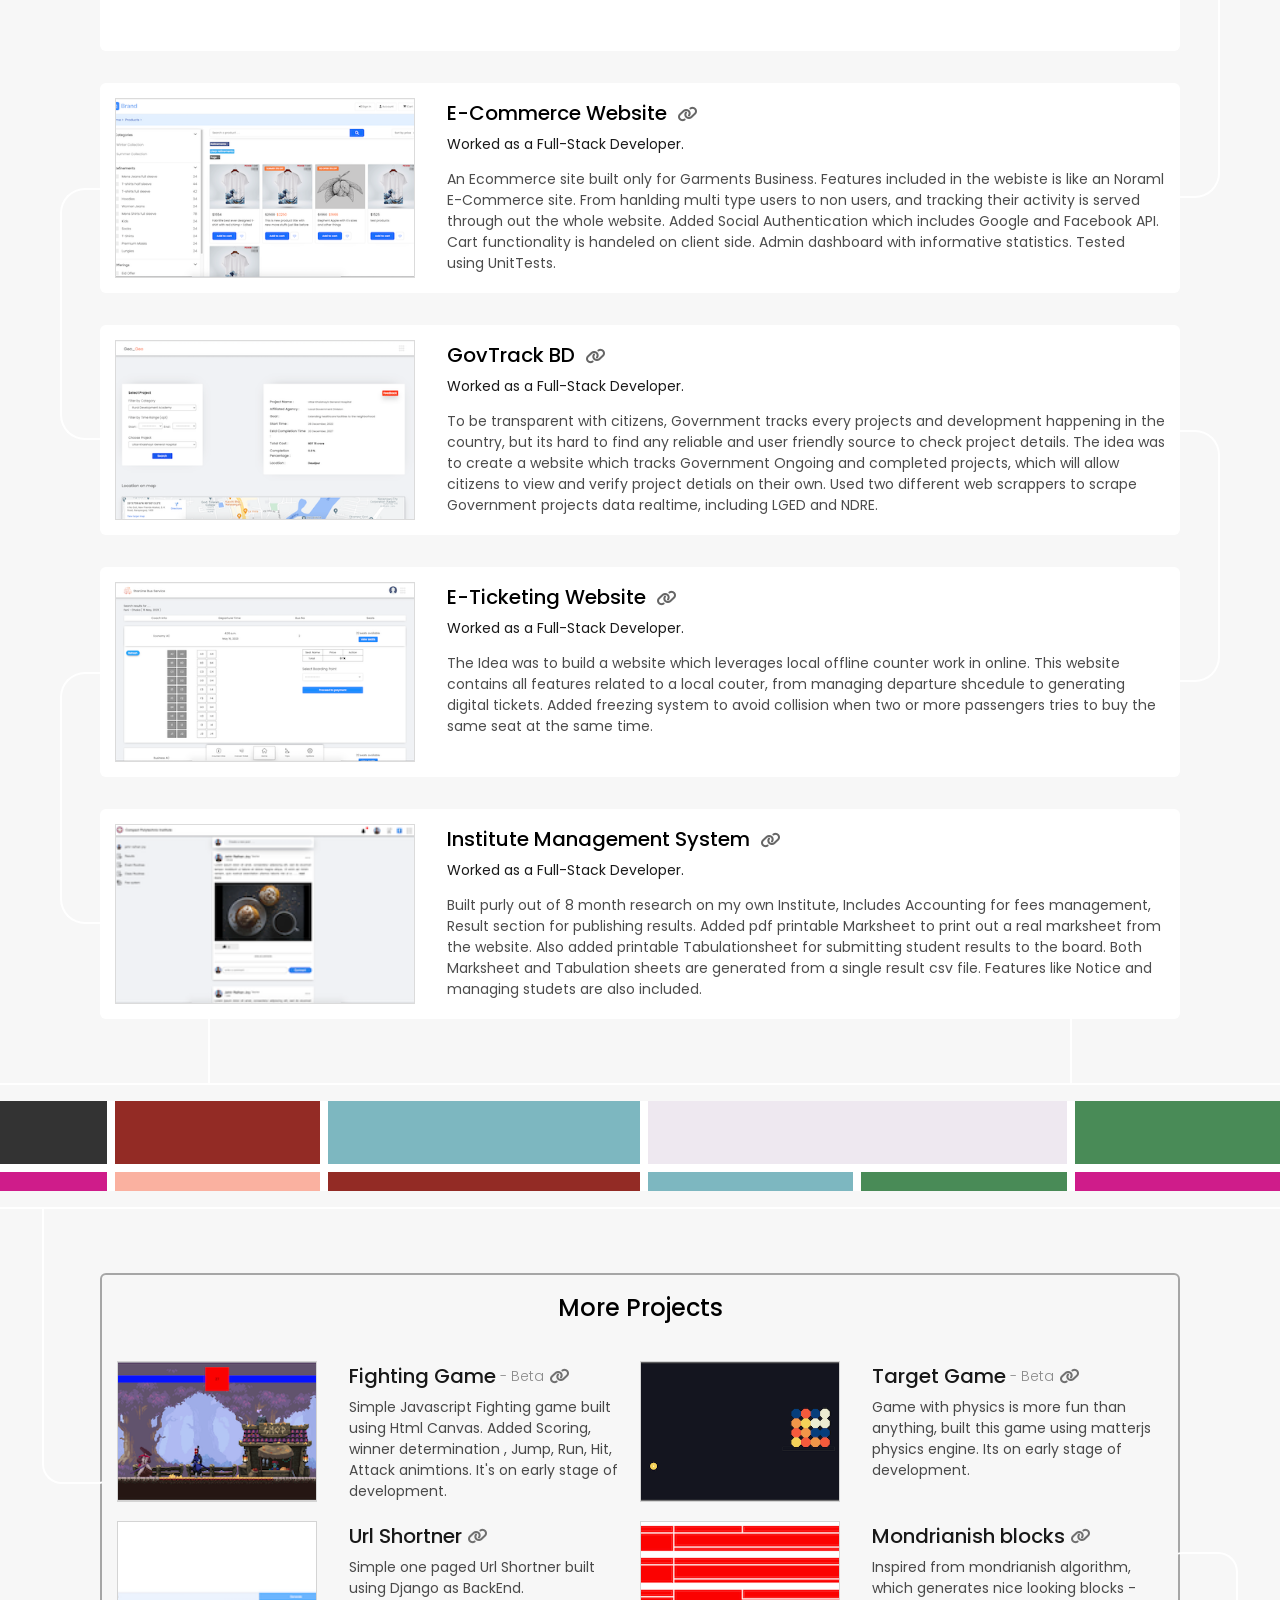
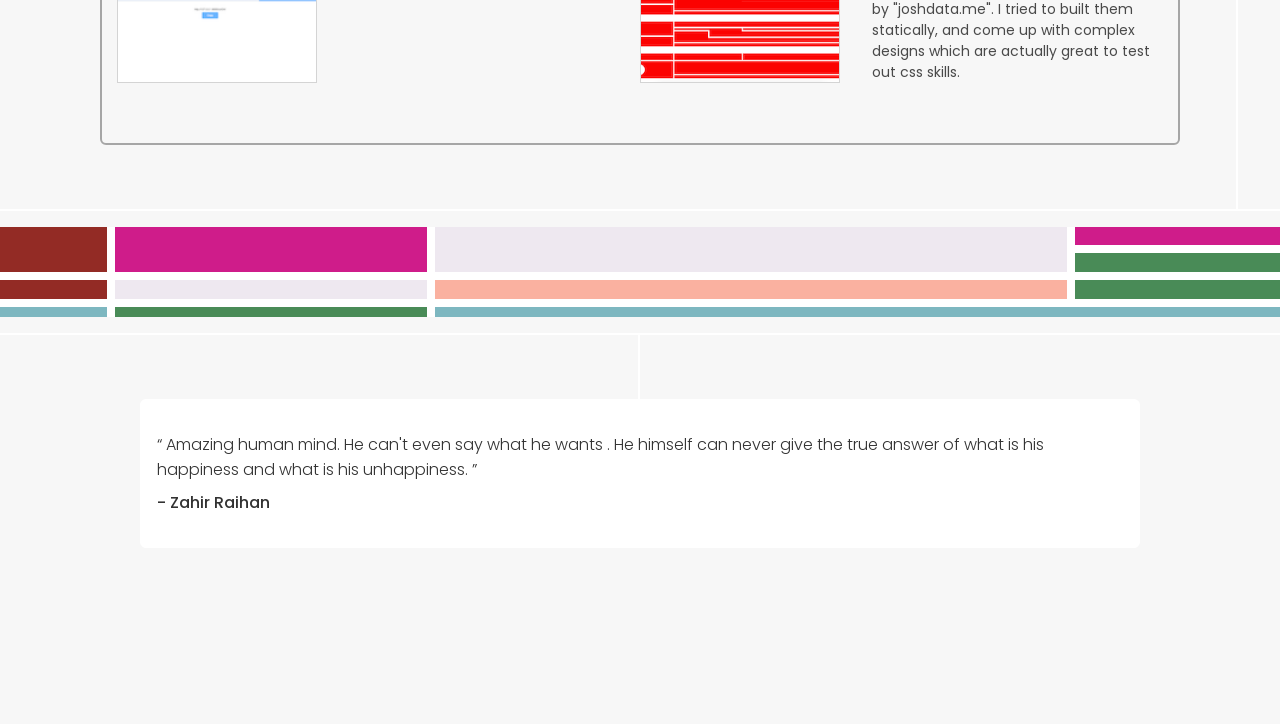
==== commit 85b5c1ed: "Added new project - MetrolPlex Sporting club" ====
--- a/index.html
+++ b/index.html
@@ -168,6 +168,30 @@
                 <div class="experience-project">
 
                     <div class="project-or-company-image">
+                        <img src="./img/metroplex.png" alt="MetroPlex Website">
+                    </div>
+
+                    <div class="project-or-company-work-details">
+                        <a href="https://github.com/jahir-raihan/metroplex-sport" class="link">MetroPlex Sporting Club<i class="fa fa-link"></i></a>
+
+                        <div class="title">Author & Contributor</div>
+
+                        <p class="project-or-work-details">
+                            An online ticketing system to book play grounds online with duration of an hour. Idea taken from a sporting club named MetroPlex in Dhaka,
+                             they have sport grounds for  Badminton, Cricket and Football and to play on these grounds players are required to book them in hour basis.
+                              This whole application idea is based on this mentioned context with some extended features.
+                        </p>
+
+                    </div>
+
+                    <div class="tree-line11"></div>
+                    <div class="tree-line2 d-none"></div>
+
+                </div>
+
+                <div class="experience-project">
+
+                    <div class="project-or-company-image">
                         <img src="./img/calendar-generator.png" alt="Calendar Generator">
                     </div>
 
@@ -188,7 +212,7 @@
                 </div>
 
 
-                 <div class="experience-project">
+                <div class="experience-project">
 
                     <div class="project-or-company-image">
                         <div class="iframe-container">
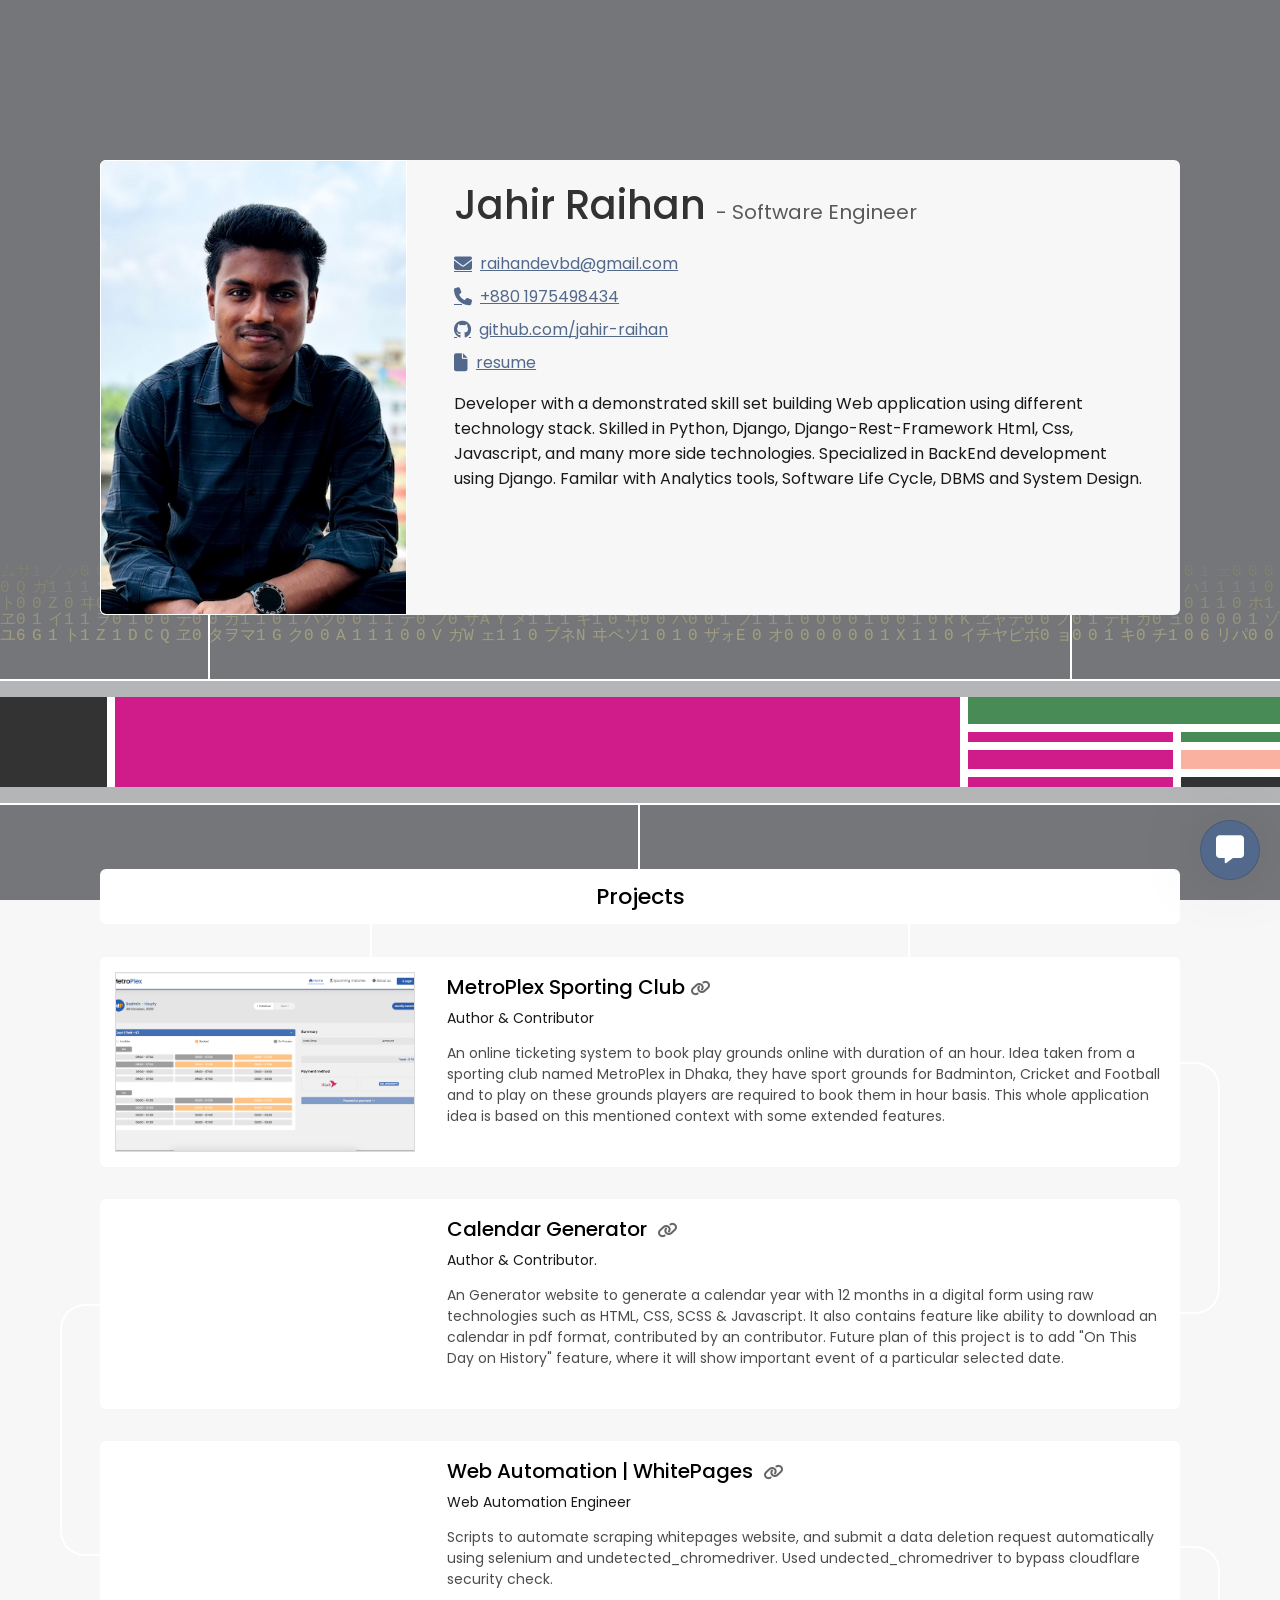
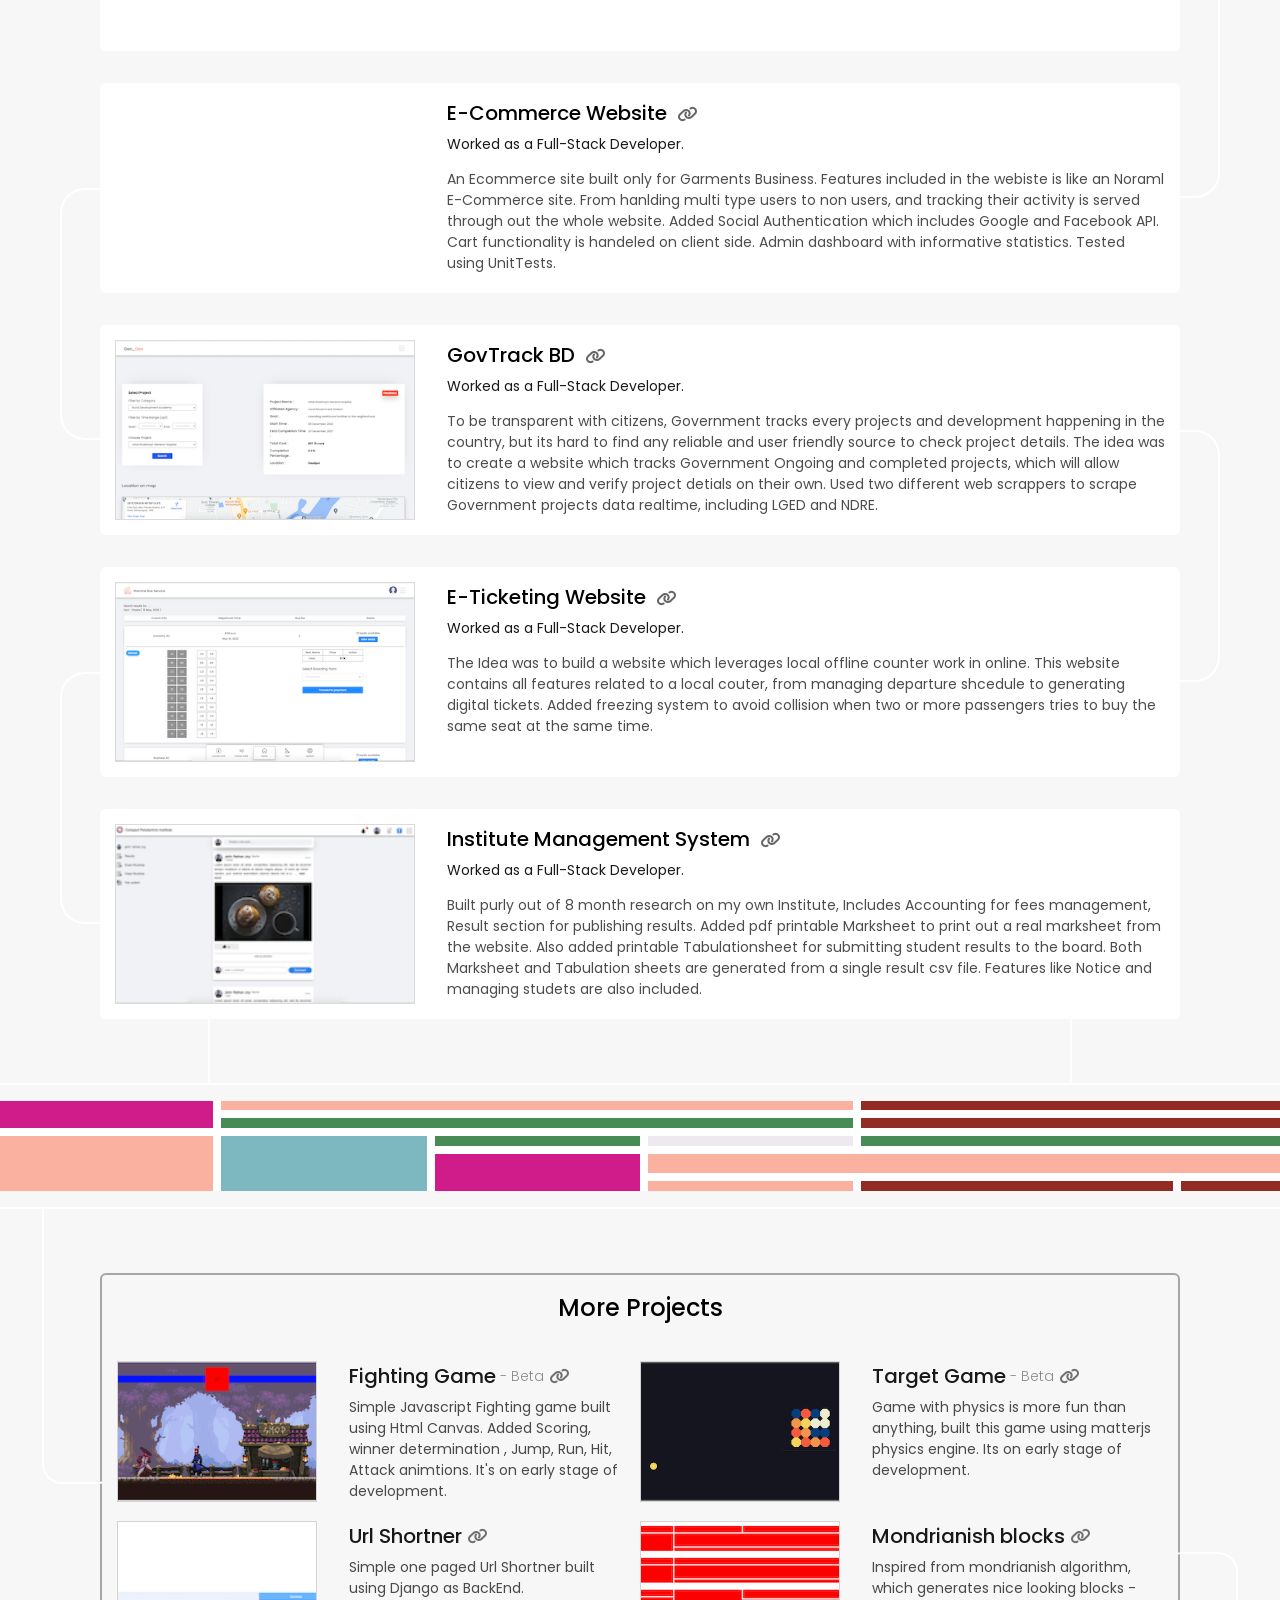
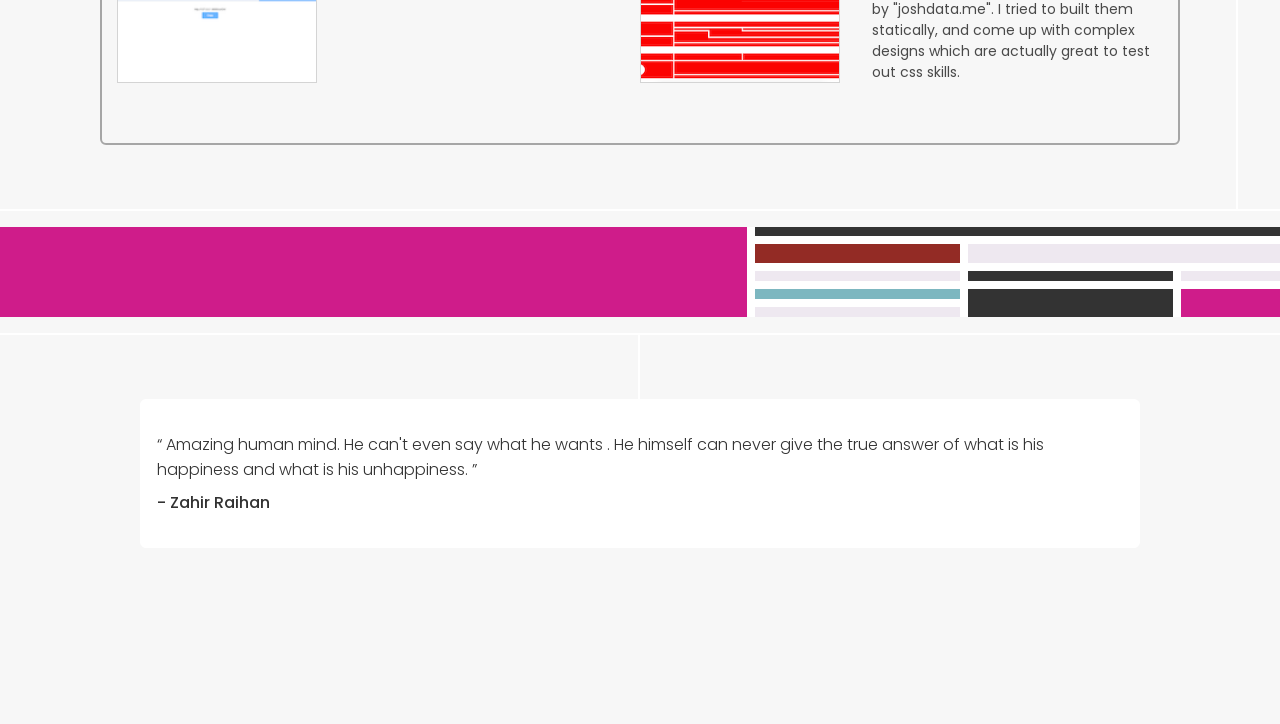
==== commit 83d52510: "Added youtube video previews to project thumbnail" ====
--- a/index.html
+++ b/index.html
@@ -101,7 +101,7 @@
 
                     <div class="title">
 
-                        <h1 title="Profession">Jahir Raihan <span>- BackEnd Developer</span></h1>
+                        <h1 title="Profession">Jahir Raihan <span>- Software Engineer</span></h1>
 
                     </div>
 
@@ -192,7 +192,9 @@
                 <div class="experience-project">
 
                     <div class="project-or-company-image">
-                        <img src="./img/calendar-generator.png" alt="Calendar Generator">
+                        <div class="iframe-container">
+                            <iframe class="iframe" style="width:100%; height:100%" src="https://www.youtube.com/embed/S_xDM-TWJaA?si=tGuc-VvPyoG-b1nR" title="YouTube video player" frameborder="0" allow="accelerometer; autoplay; clipboard-write; encrypted-media; gyroscope; picture-in-picture; web-share" allowfullscreen></iframe>
+                        </div>
                     </div>
 
                     <div class="project-or-company-work-details">
@@ -218,6 +220,7 @@
                         <div class="iframe-container">
                            <iframe class="iframe" style="width:100%; height:100%" src="https://www.youtube.com/embed/JyzB11u2Ros?start=275&mute=1" title="YouTube video player" frameborder="0" allow="accelerometer; autoplay; clipboard-write; encrypted-media; gyroscope; picture-in-picture; web-share" allowfullscreen></iframe>
                         </div>
+                        
                     </div>
 
                     <div class="project-or-company-work-details">
@@ -240,7 +243,10 @@
                 <div class="experience-project">
 
                     <div class="project-or-company-image">
-                        <img src="./img/ecommerce_site.png" alt="">
+                        
+                        <div class="iframe-container">
+                           <iframe class="iframe" style="width:100%; height:100%" src="https://www.youtube.com/embed/ZWOOBqdftT0?si=mfJXgpF-YvbQVFVb" title="YouTube video player" frameborder="0" allow="accelerometer; autoplay; clipboard-write; encrypted-media; gyroscope; picture-in-picture; web-share" allowfullscreen></iframe>
+                        </div>
                     </div>
 
                     <div class="project-or-company-work-details">
--- a/css/index.css
+++ b/css/index.css
@@ -476,6 +476,8 @@
 .iframe-container {
   width: 300px;
   height: 100%;
+  position: relative;
+  z-index: 5;
 }
 
 .msg-pop-up {
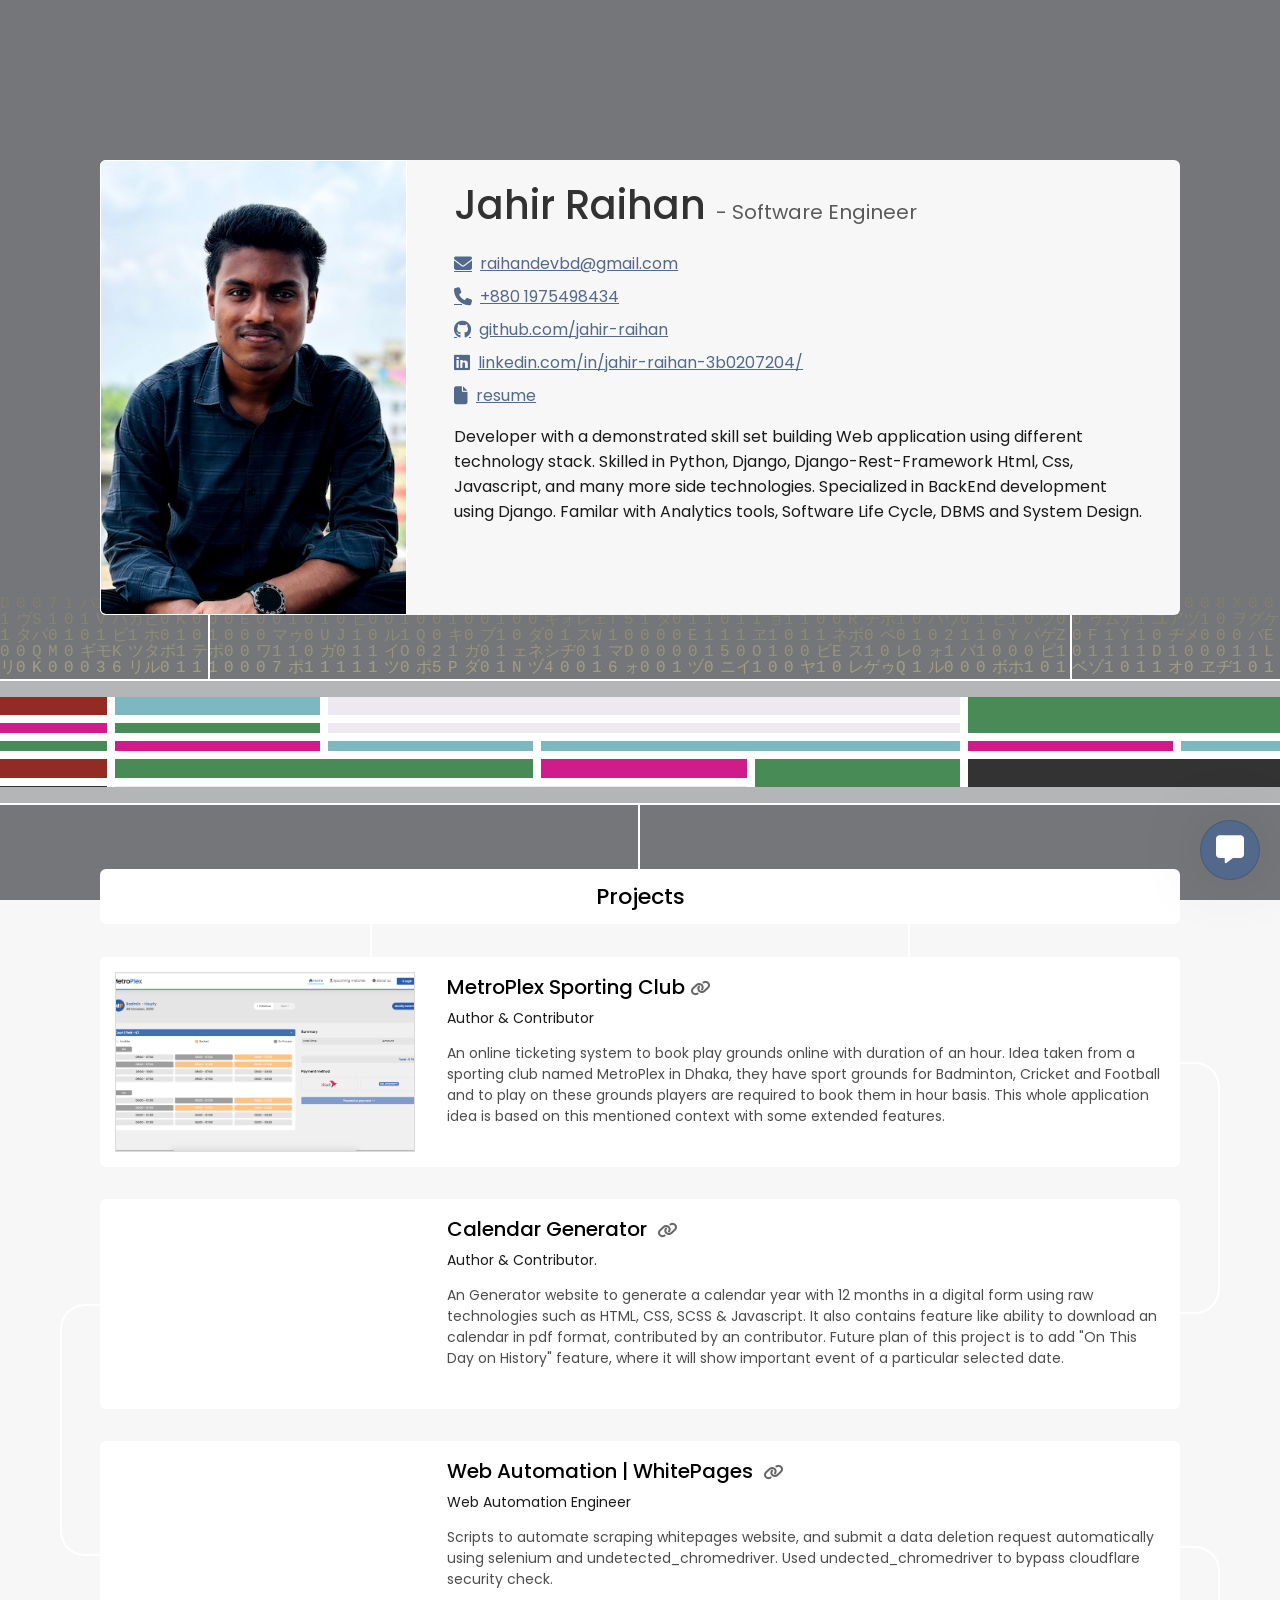
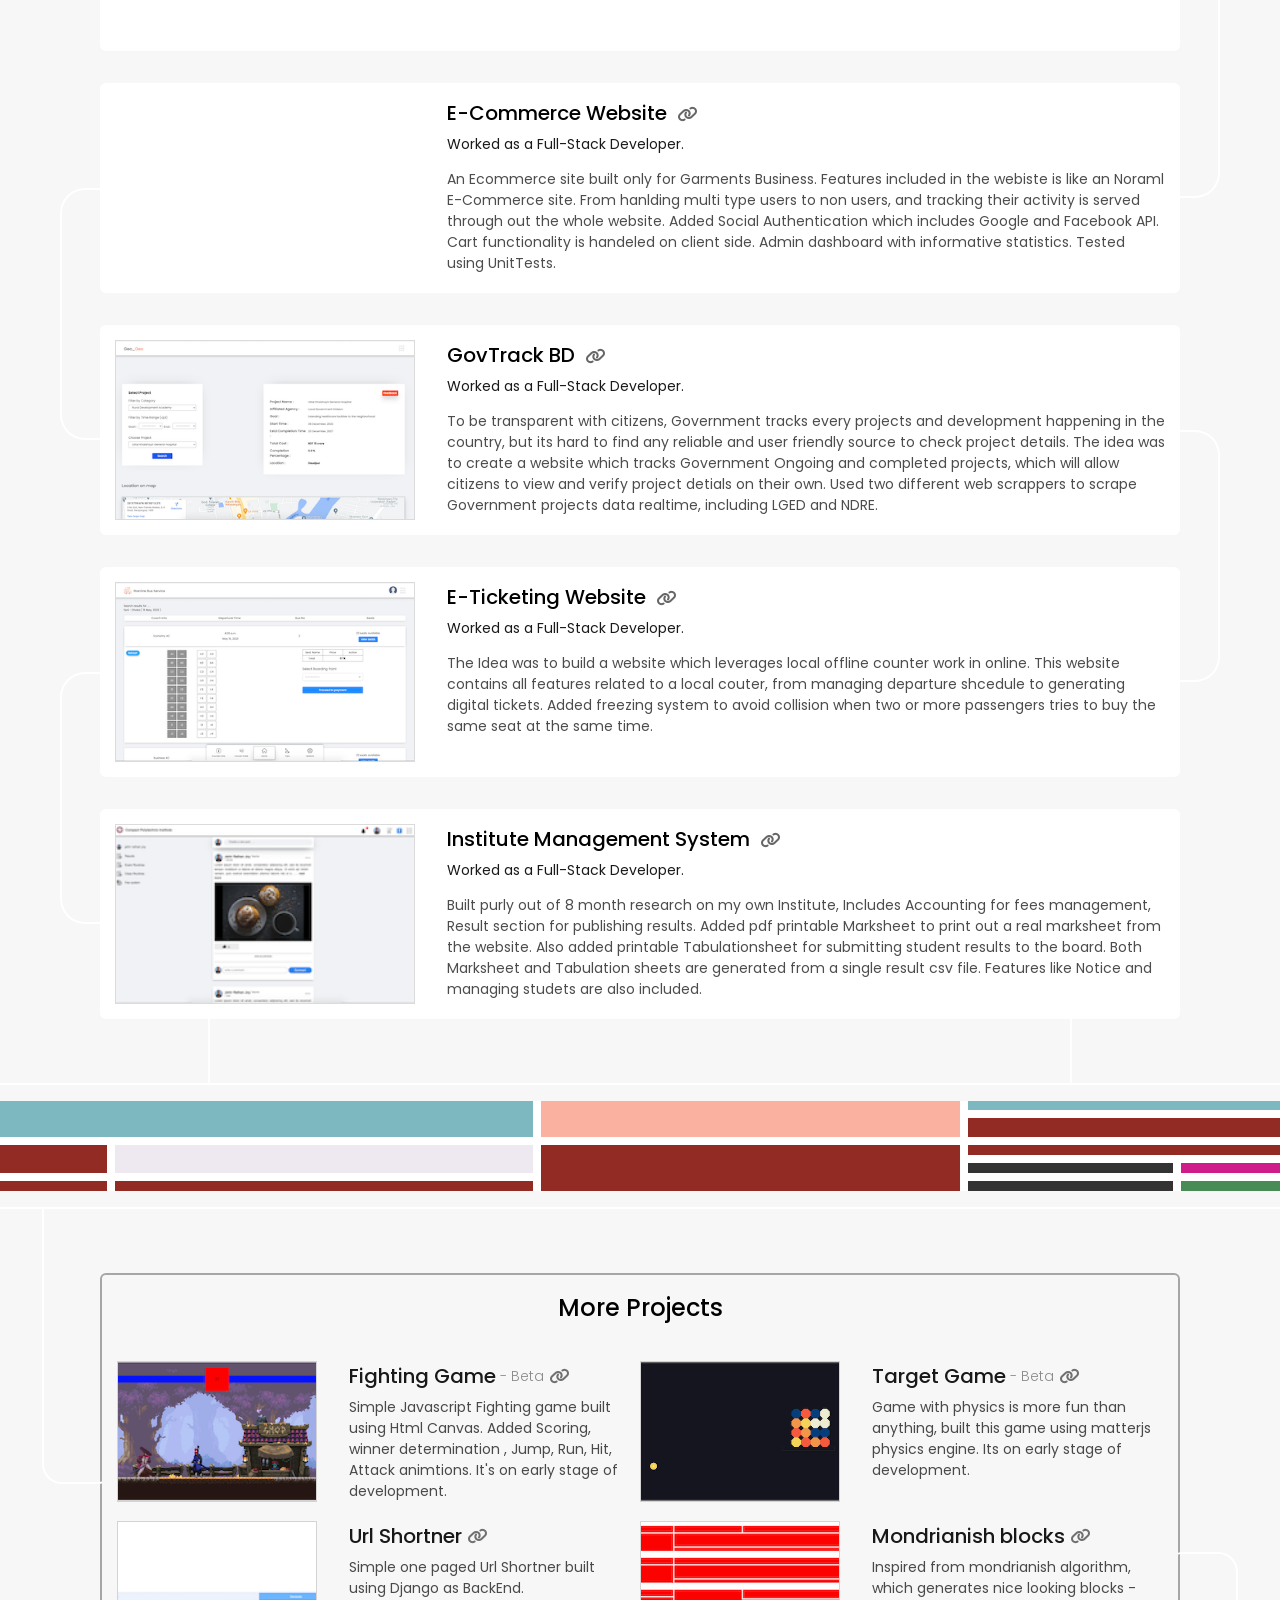
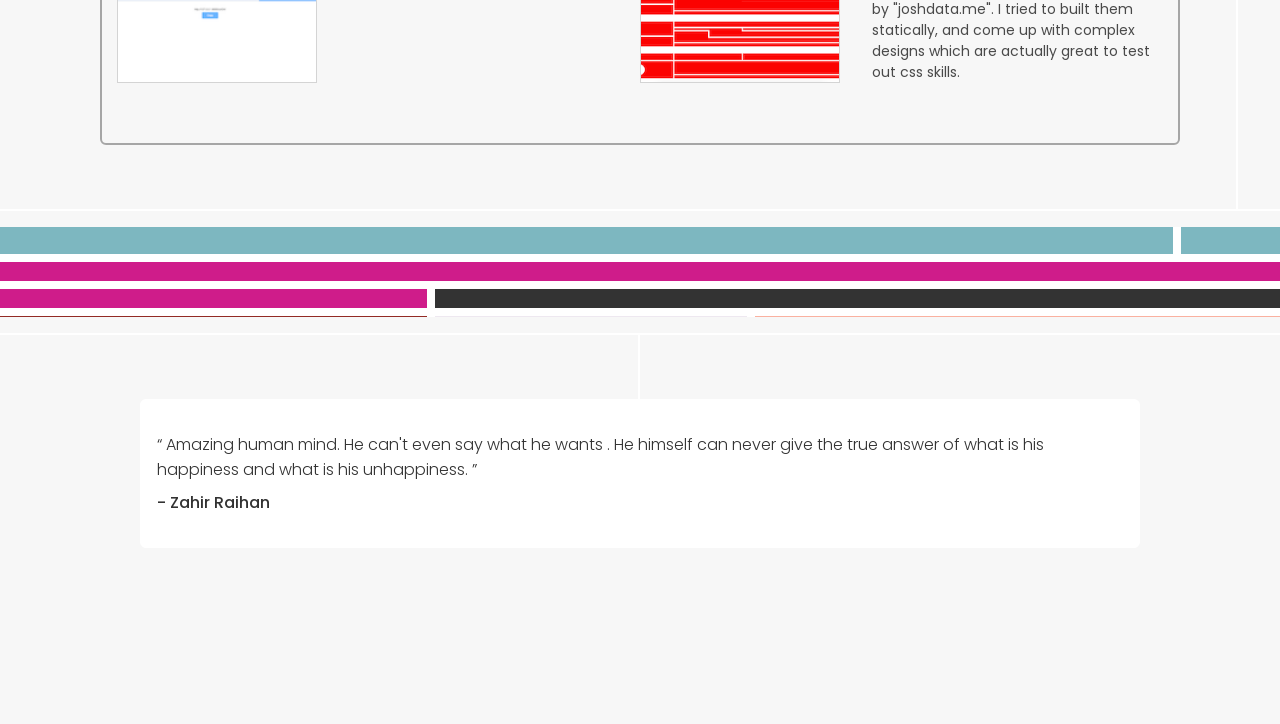
==== commit a8850b03: "Added linkedIn link" ====
--- a/index.html
+++ b/index.html
@@ -122,6 +122,11 @@
                             <p>github.com/jahir-raihan</p>
                         </a>
 
+                        <a href="https://www.linkedin.com/in/jahir-raihan-3b0207204/">
+                            <i class="fab fa-linkedin"></i>
+                            <p>linkedin.com/in/jahir-raihan-3b0207204/</p>
+                        </a>
+
                         <a href="./html/resume.html">
                             <i class="fas fa-file"></i>
                             <p>resume</p>
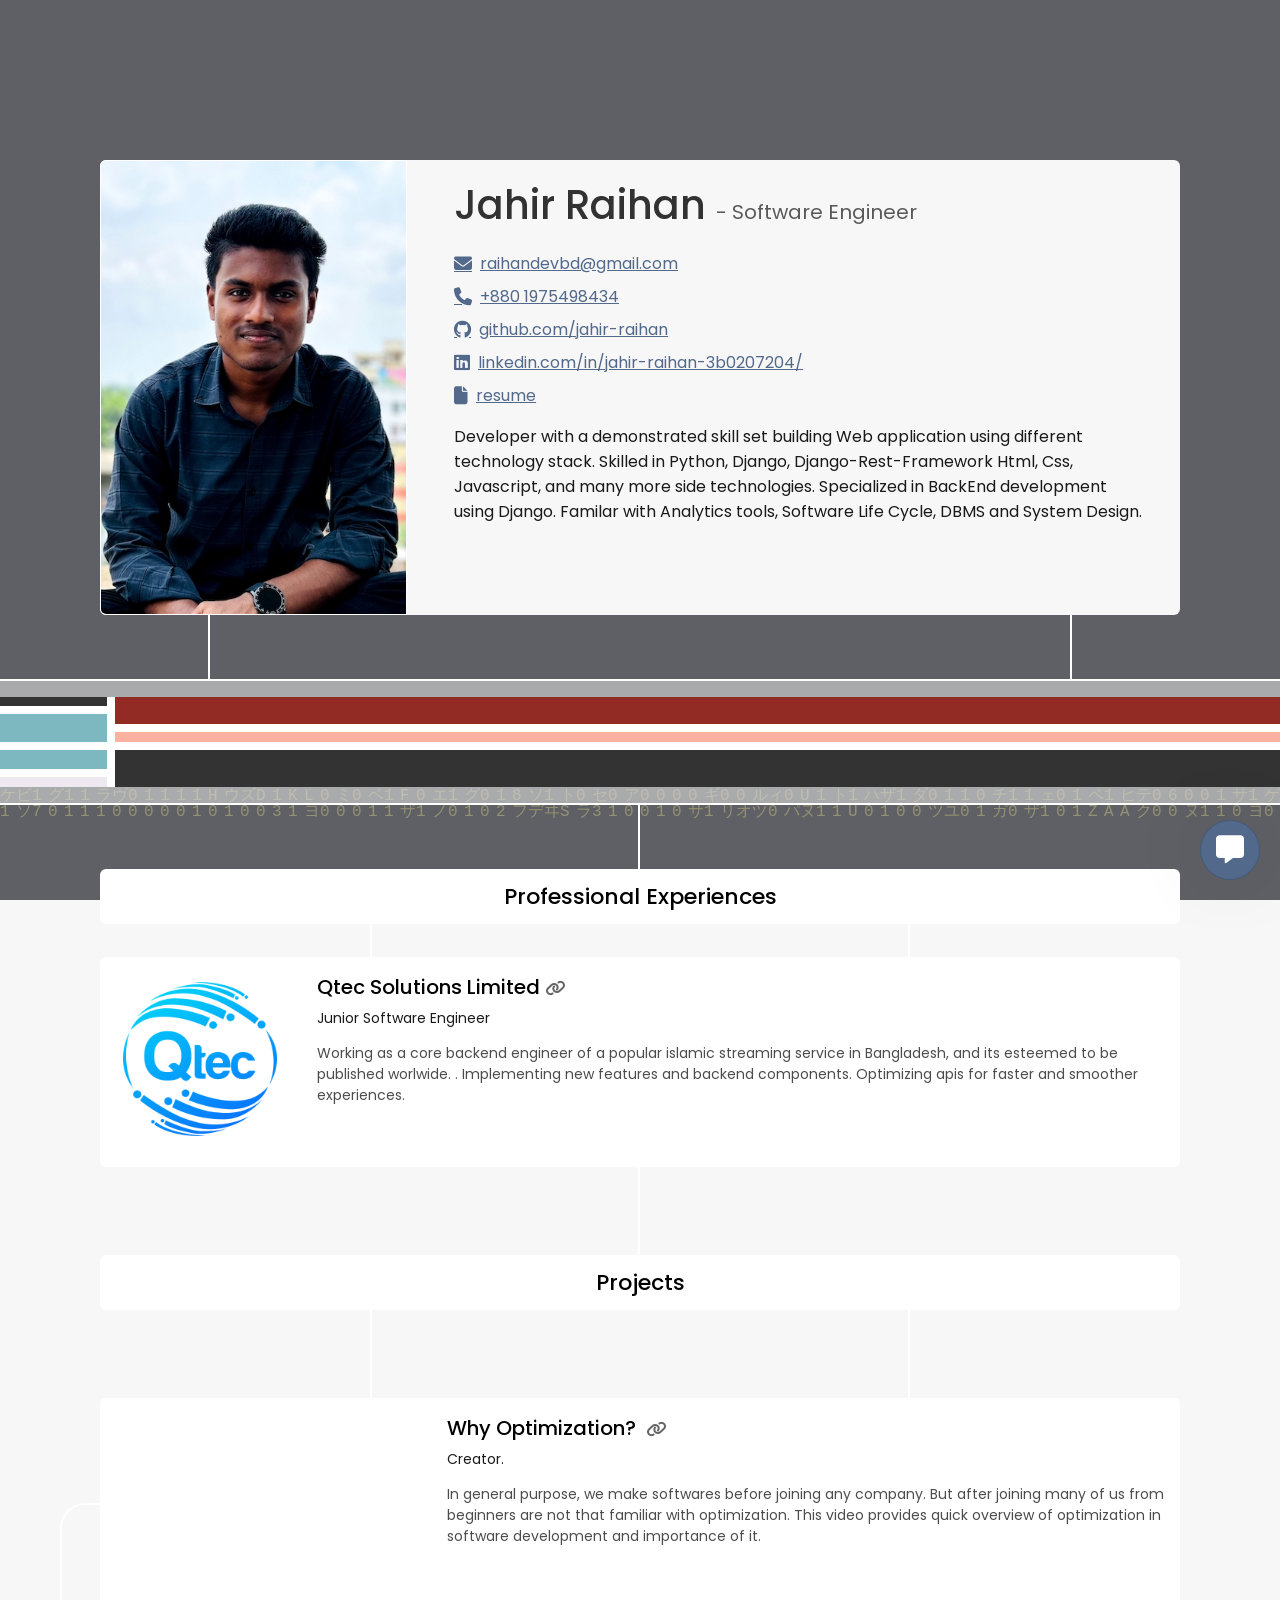
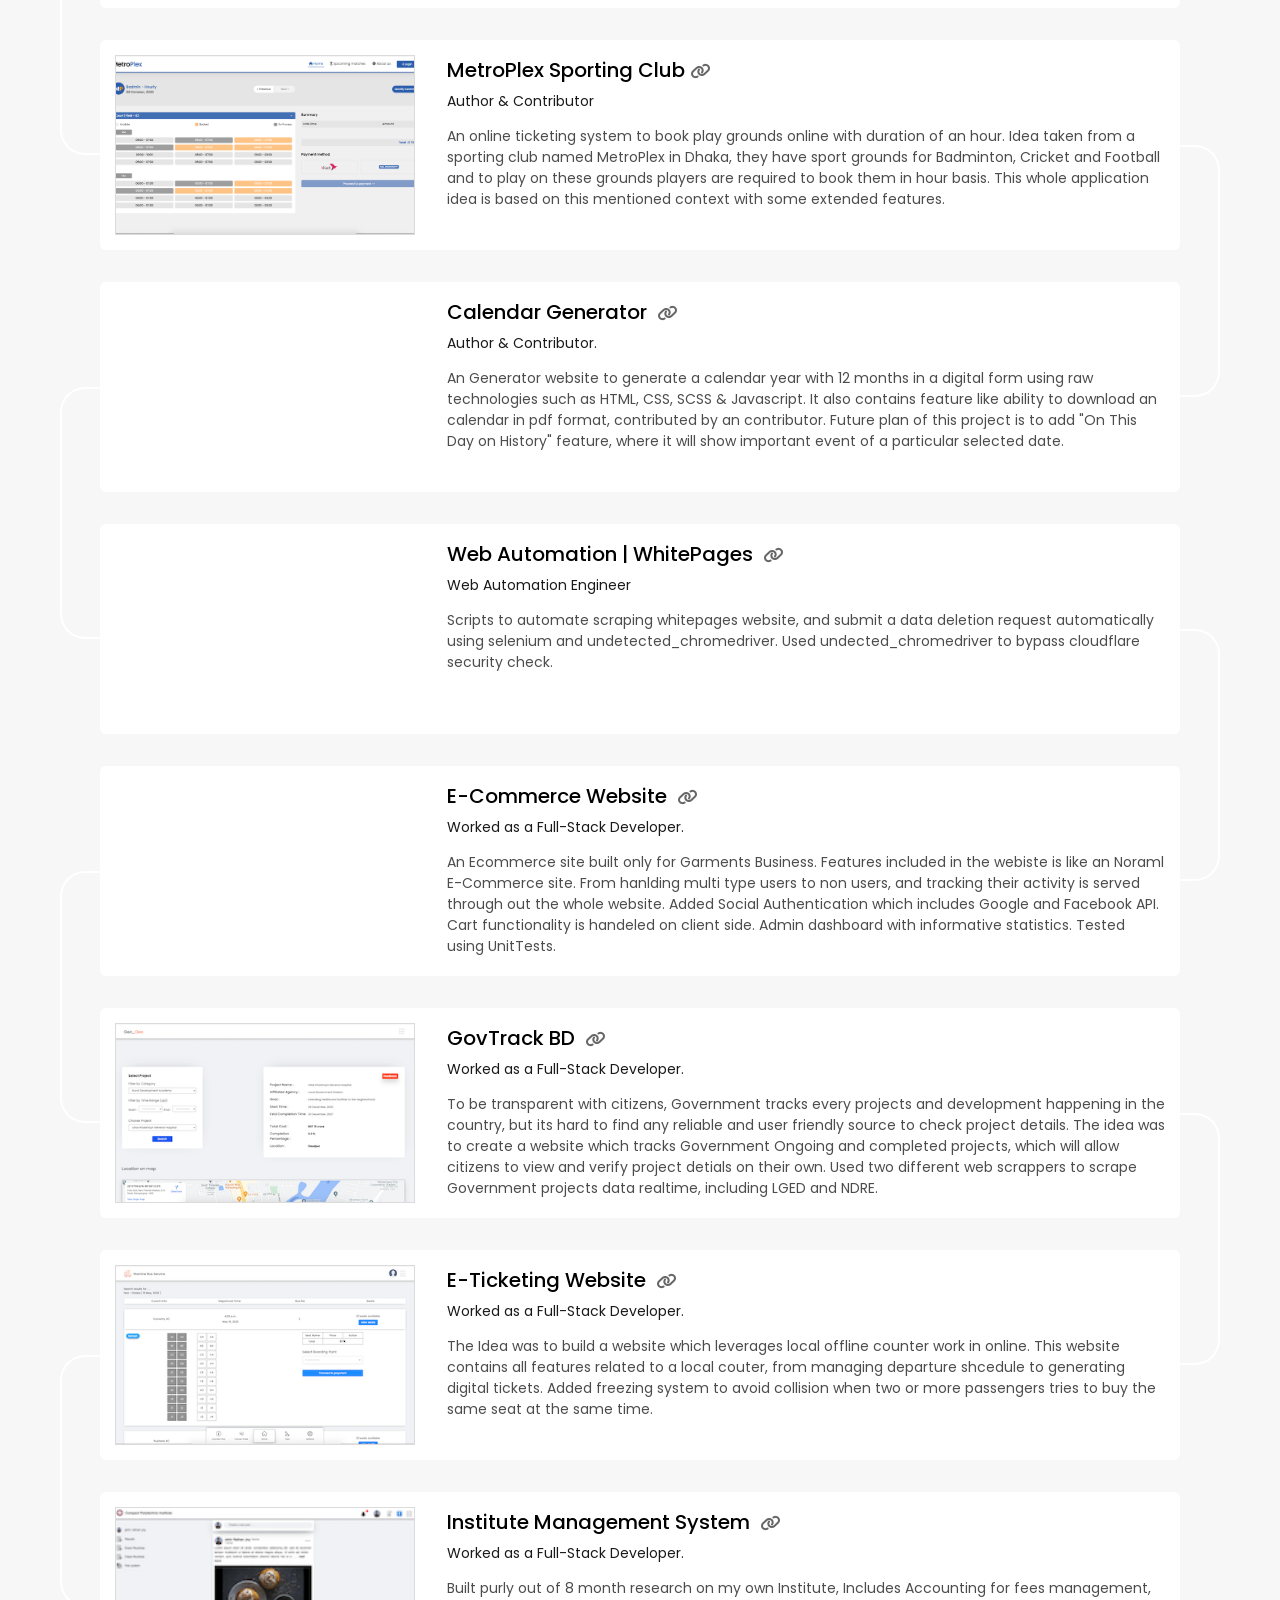
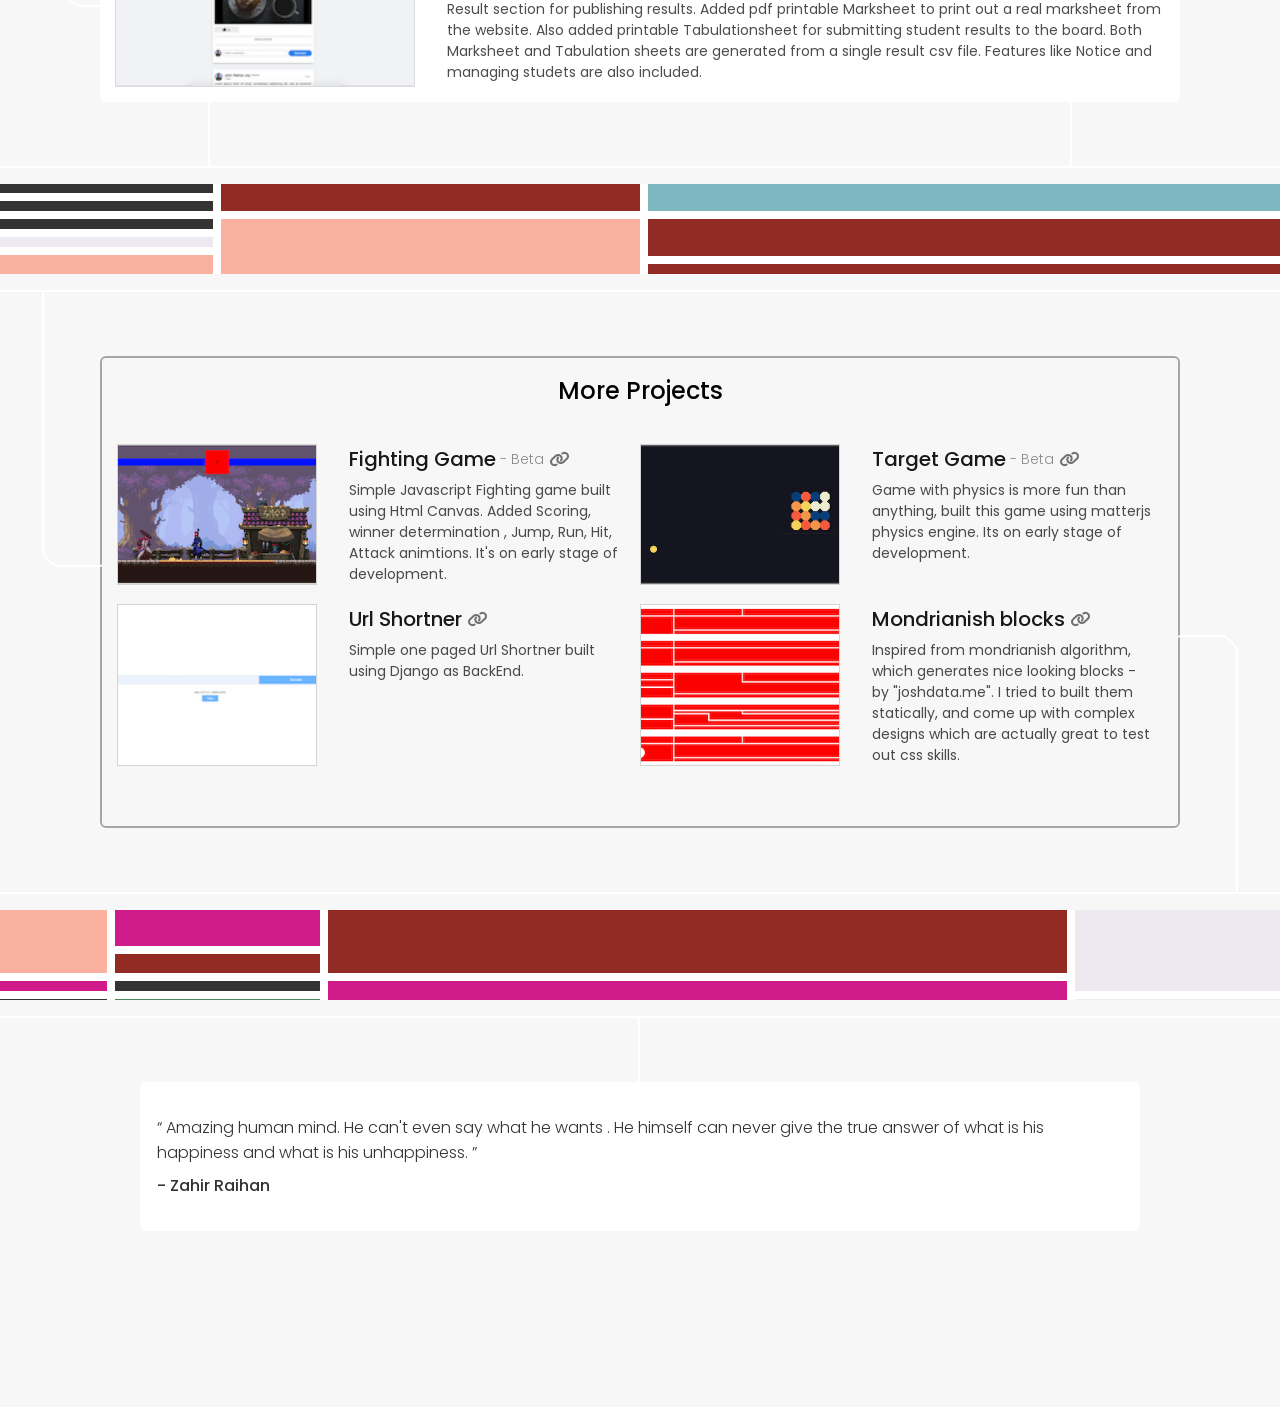
==== commit 2cd1d7db: "Updated informations of my experiences" ====
--- a/index.html
+++ b/index.html
@@ -165,10 +165,73 @@
             <div class="e-p-wrapper">
 
                 <p class="section-title">
-                    Projects
+                    Professional Experiences
 
                     <div class="tree-line9"></div>
                 </p>
+
+                <div class="experience-project">
+
+                    <div class="project-or-company-image" style="display: flex; justify-content: center; align-items: center;">
+                        <div style="">
+                            <img src="./img/qtec-logo.png" style="width:170px; height:auto !important; padding:.5em; border:none;" alt="MetroPlex Website">
+                        </div>
+                        
+                    </div>
+
+                    <div class="project-or-company-work-details">
+                        <a href="https://qtecsolution.com/" class="link">Qtec Solutions Limited<i class="fa fa-link"></i></a>
+
+                        <div class="title">Junior Software Engineer</div>
+
+                        <p class="project-or-work-details">
+                            Working as a core backend engineer of a popular islamic streaming service in Bangladesh, and its esteemed to be published worlwide.
+                            . Implementing new features and backend components. Optimizing
+                             apis for faster and smoother experiences. 
+                        </p>
+
+                    </div>
+
+                    <!-- <div class="tree-line11"></div> -->
+                    <!-- <div class="tree-line2 d-none"></div> -->
+                    <div class="tree-line7-projects"></div>
+
+                </div>
+
+               
+            </div>
+
+            <div class="e-p-wrapper">
+
+                <p class="section-title-projects">
+                    Projects
+
+                    <div class="tree-line9-projects"></div>
+                </p>
+
+                <div class="experience-project">
+
+                    <div class="project-or-company-image">
+                        <div class="iframe-container">
+                            <iframe width="100%" height="100%" src="https://www.youtube.com/embed/TlB43YqQzfw?si=W86YooYNc0X6gjXq" title="YouTube video player" frameborder="0" allow="accelerometer; autoplay; clipboard-write; encrypted-media; gyroscope; picture-in-picture; web-share" referrerpolicy="strict-origin-when-cross-origin" allowfullscreen></iframe>
+                        </div>
+                    </div>
+
+                    <div class="project-or-company-work-details">
+                        <a href="https://github.com/jahir-raihan/tutorial_projects" class="link">Why Optimization? <i class="fa fa-link"></i></a>
+
+                        <div class="title">Creator.</div>
+
+                        <p class="project-or-work-details">
+                            In general purpose, we make softwares before joining any company. But after joining many of us from beginners are not that familiar with optimization.
+                            This video provides quick overview of optimization in software development and importance of it. 
+                           </p>
+                    </div>
+
+                    <div class="tree-line10"></div>
+                    <div class="tree-line3 d-none"></div> 
+                    
+                </div>
 
                 <div class="experience-project">
 
--- a/css/index.css
+++ b/css/index.css
@@ -122,6 +122,16 @@
   padding: 0.5em 0;
   position: relative;
 }
+.experience-projects .e-p-container .section-title-projects {
+  font-size: 22px;
+  margin: 4em 0;
+  font-weight: 500;
+  text-align: center;
+  background: white;
+  border-radius: 6px;
+  padding: 0.5em 0;
+  position: relative;
+}
 .experience-projects .experience-project {
   margin-bottom: 2em;
   display: flex;
@@ -299,7 +309,7 @@
   position: relative;
 }
 
-.e-p-wrpper {
+.e-p-wrapper {
   position: relative;
   z-index: 3;
 }
@@ -438,6 +448,18 @@
   border-top: none;
 }
 
+.tree-line7-projects {
+  position: absolute;
+  height: 8em;
+  width: 2px;
+  bottom: -8em;
+  border-left: 2px solid rgba(62, 62, 62, 0.436);
+  border-left: 2px solid white;
+  right: 50%;
+  border-bottom: none;
+  border-top: none;
+}
+
 .tree-line8 {
   right: 42%;
 }
@@ -446,6 +468,15 @@
   position: absolute;
   border: 2px solid white;
   height: 100px;
+  top: 0;
+  right: 25%;
+  width: 50%;
+}
+
+.tree-line9-projects {
+  position: absolute;
+  border: 2px solid white;
+  height: 200px;
   top: 0;
   right: 25%;
   width: 50%;
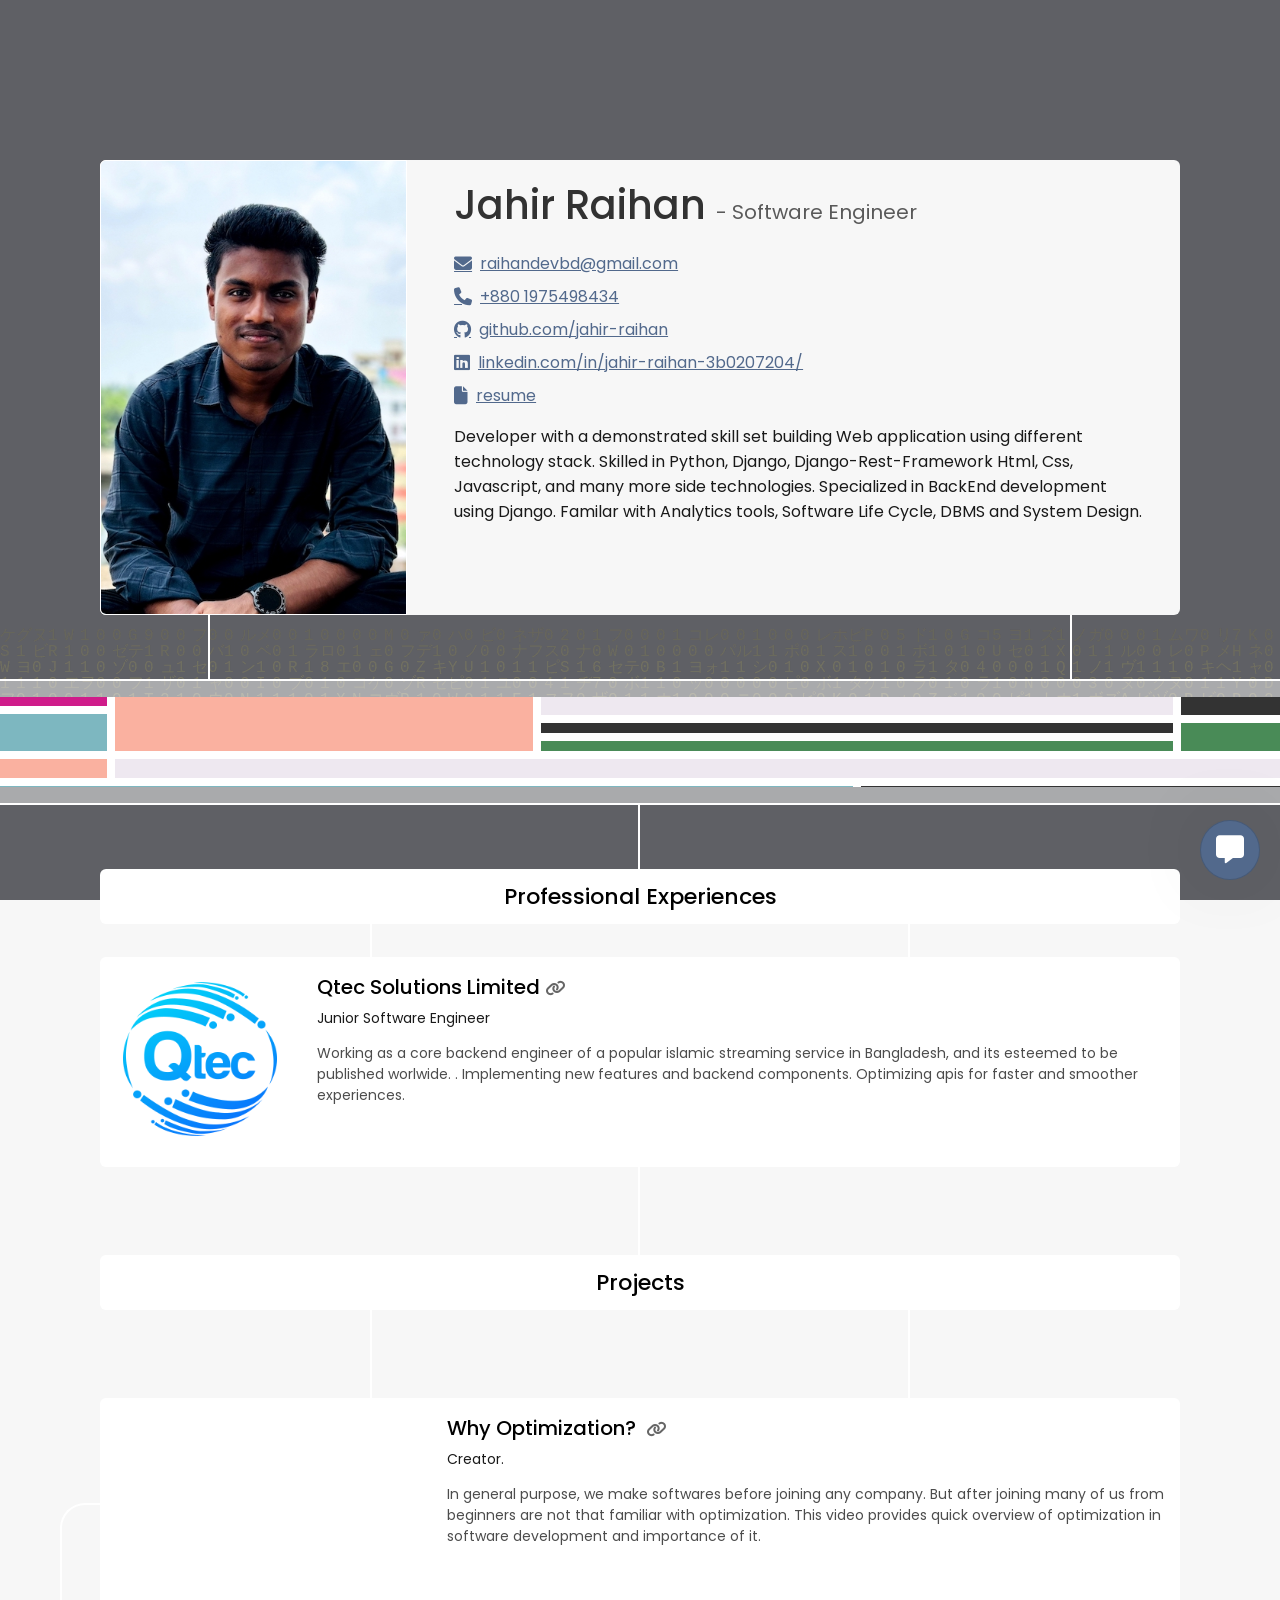
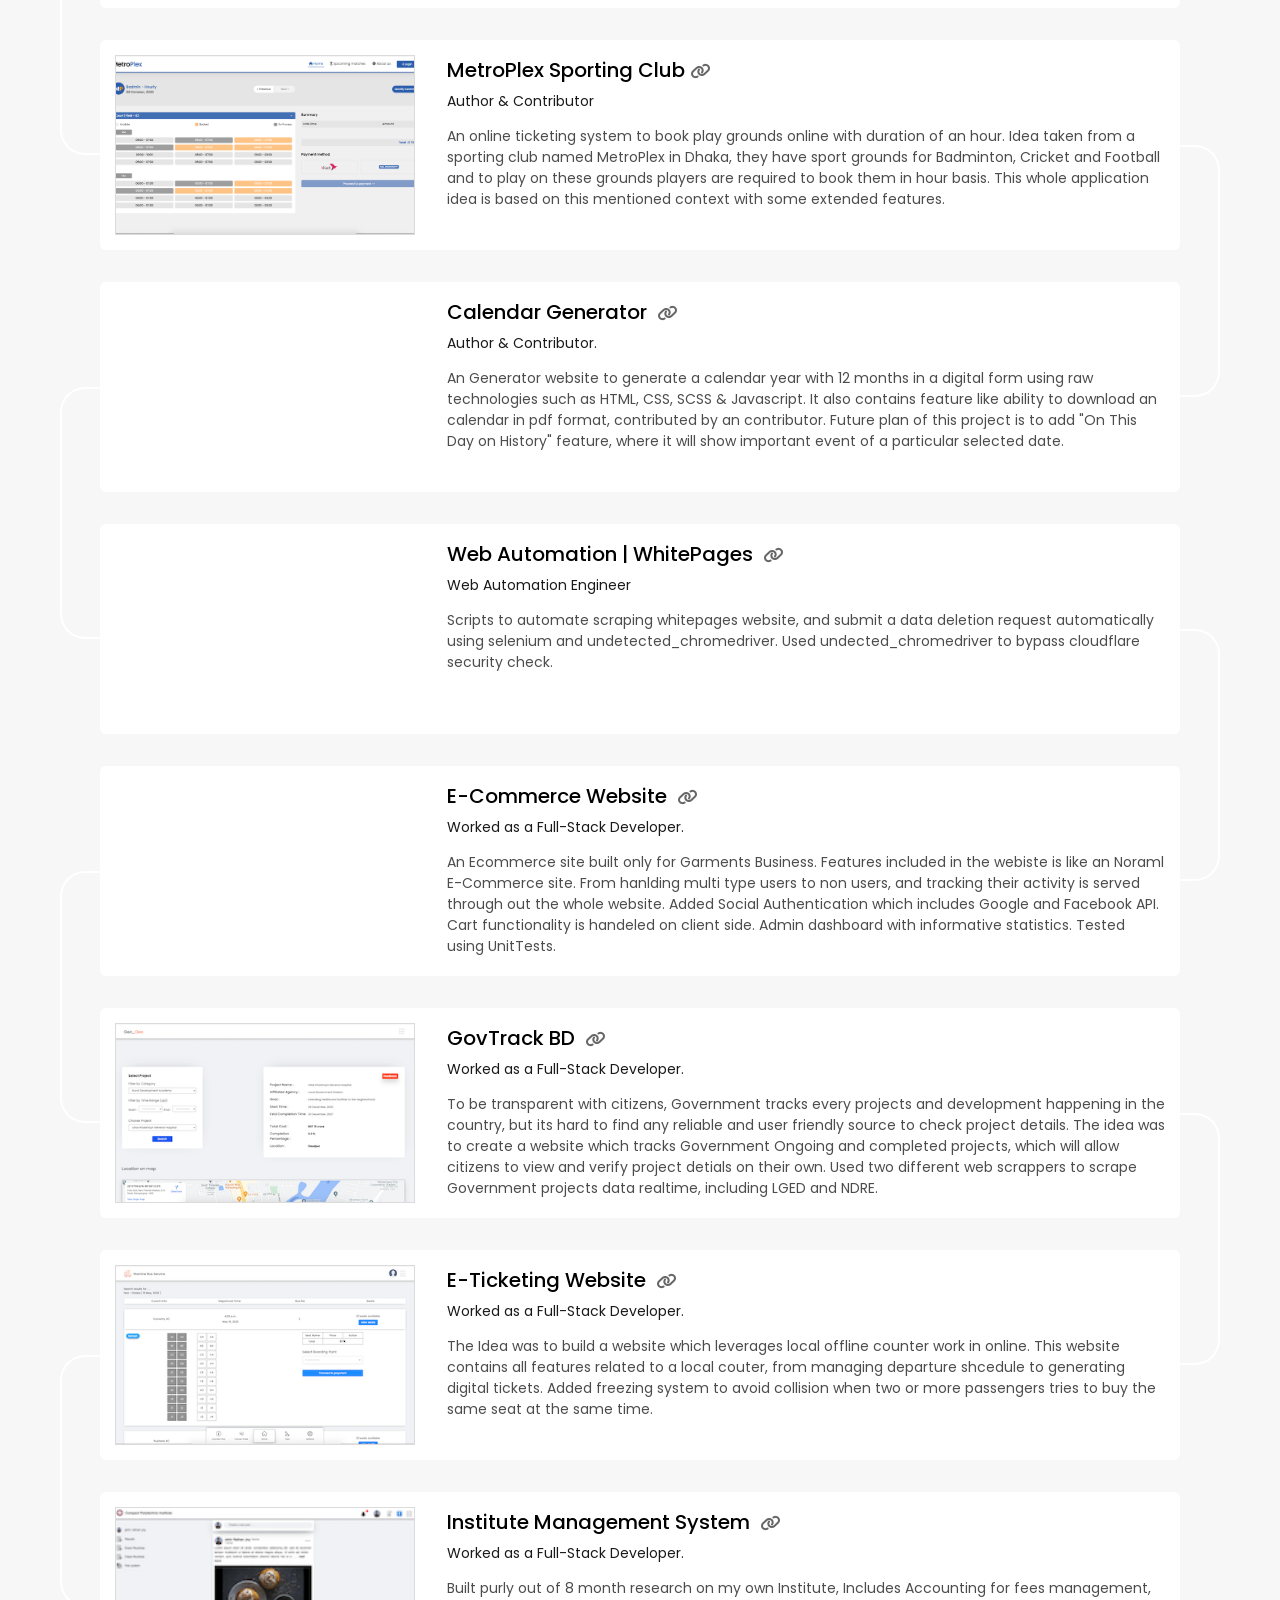
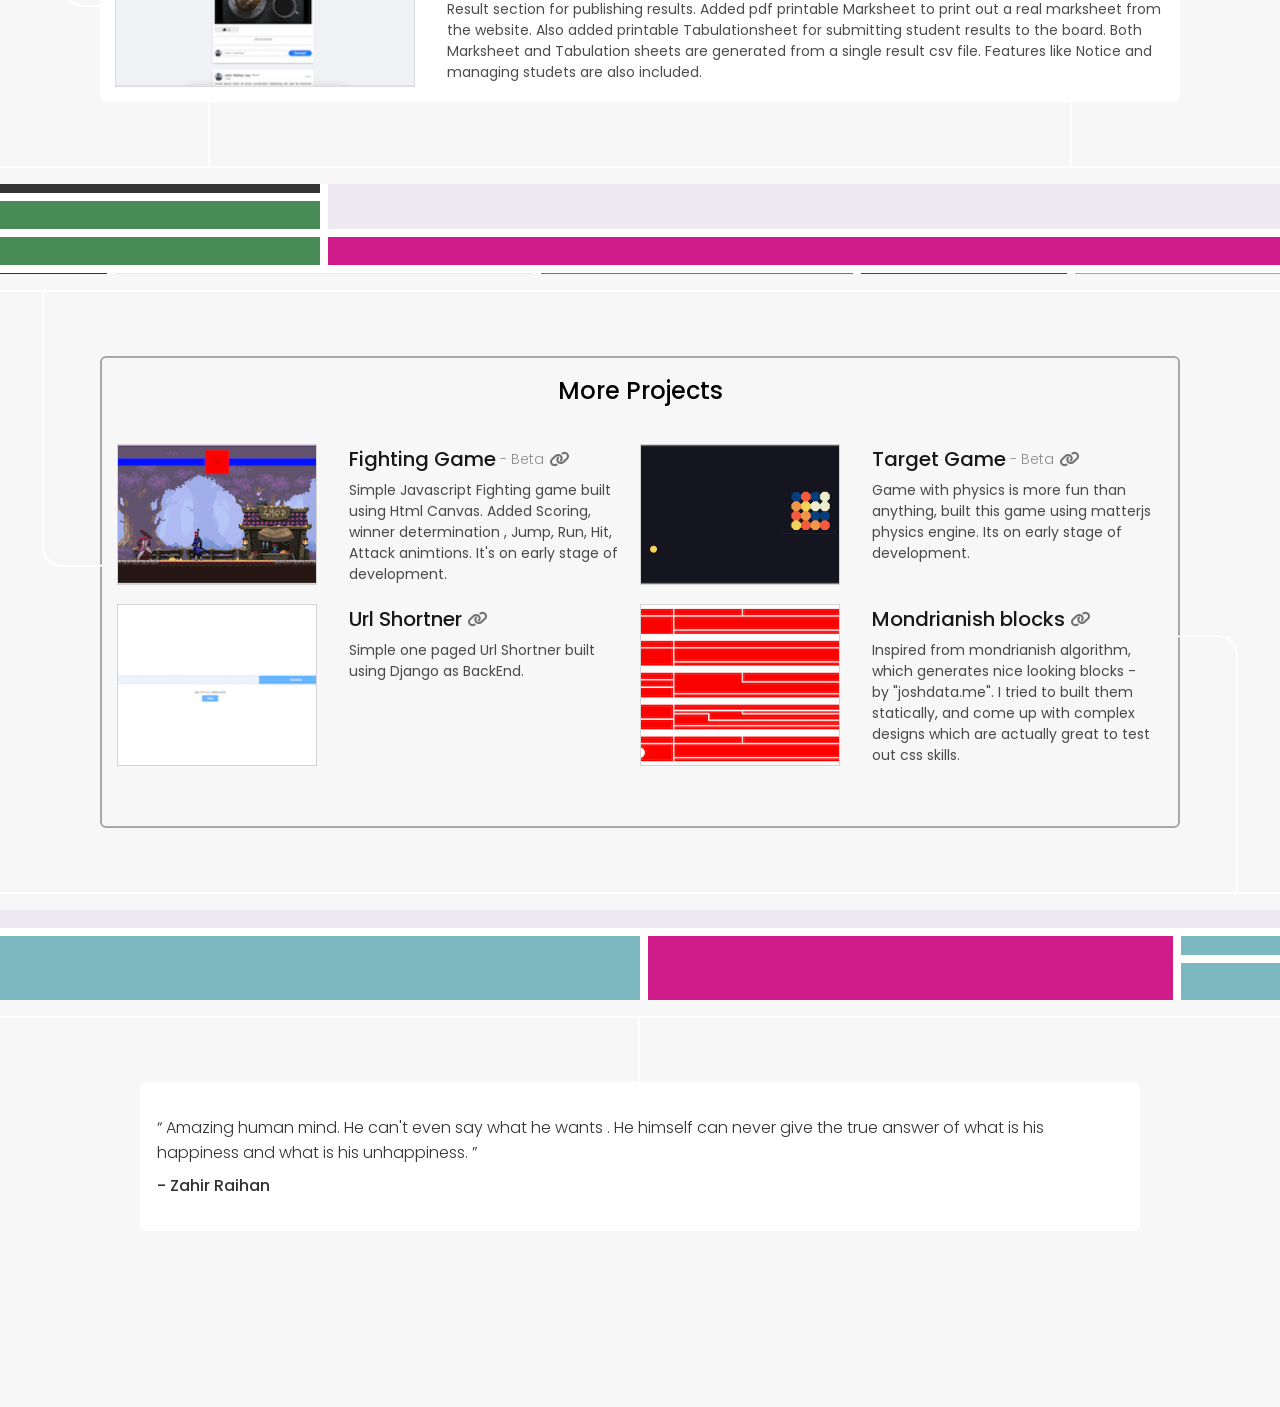
==== commit 6e1a384c: "Fixed overlap of lines on section title" ====
--- a/index.html
+++ b/index.html
@@ -164,7 +164,7 @@
 
             <div class="e-p-wrapper">
 
-                <p class="section-title">
+                <p class="section-title" style="z-index:100">
                     Professional Experiences
 
                     <div class="tree-line9"></div>
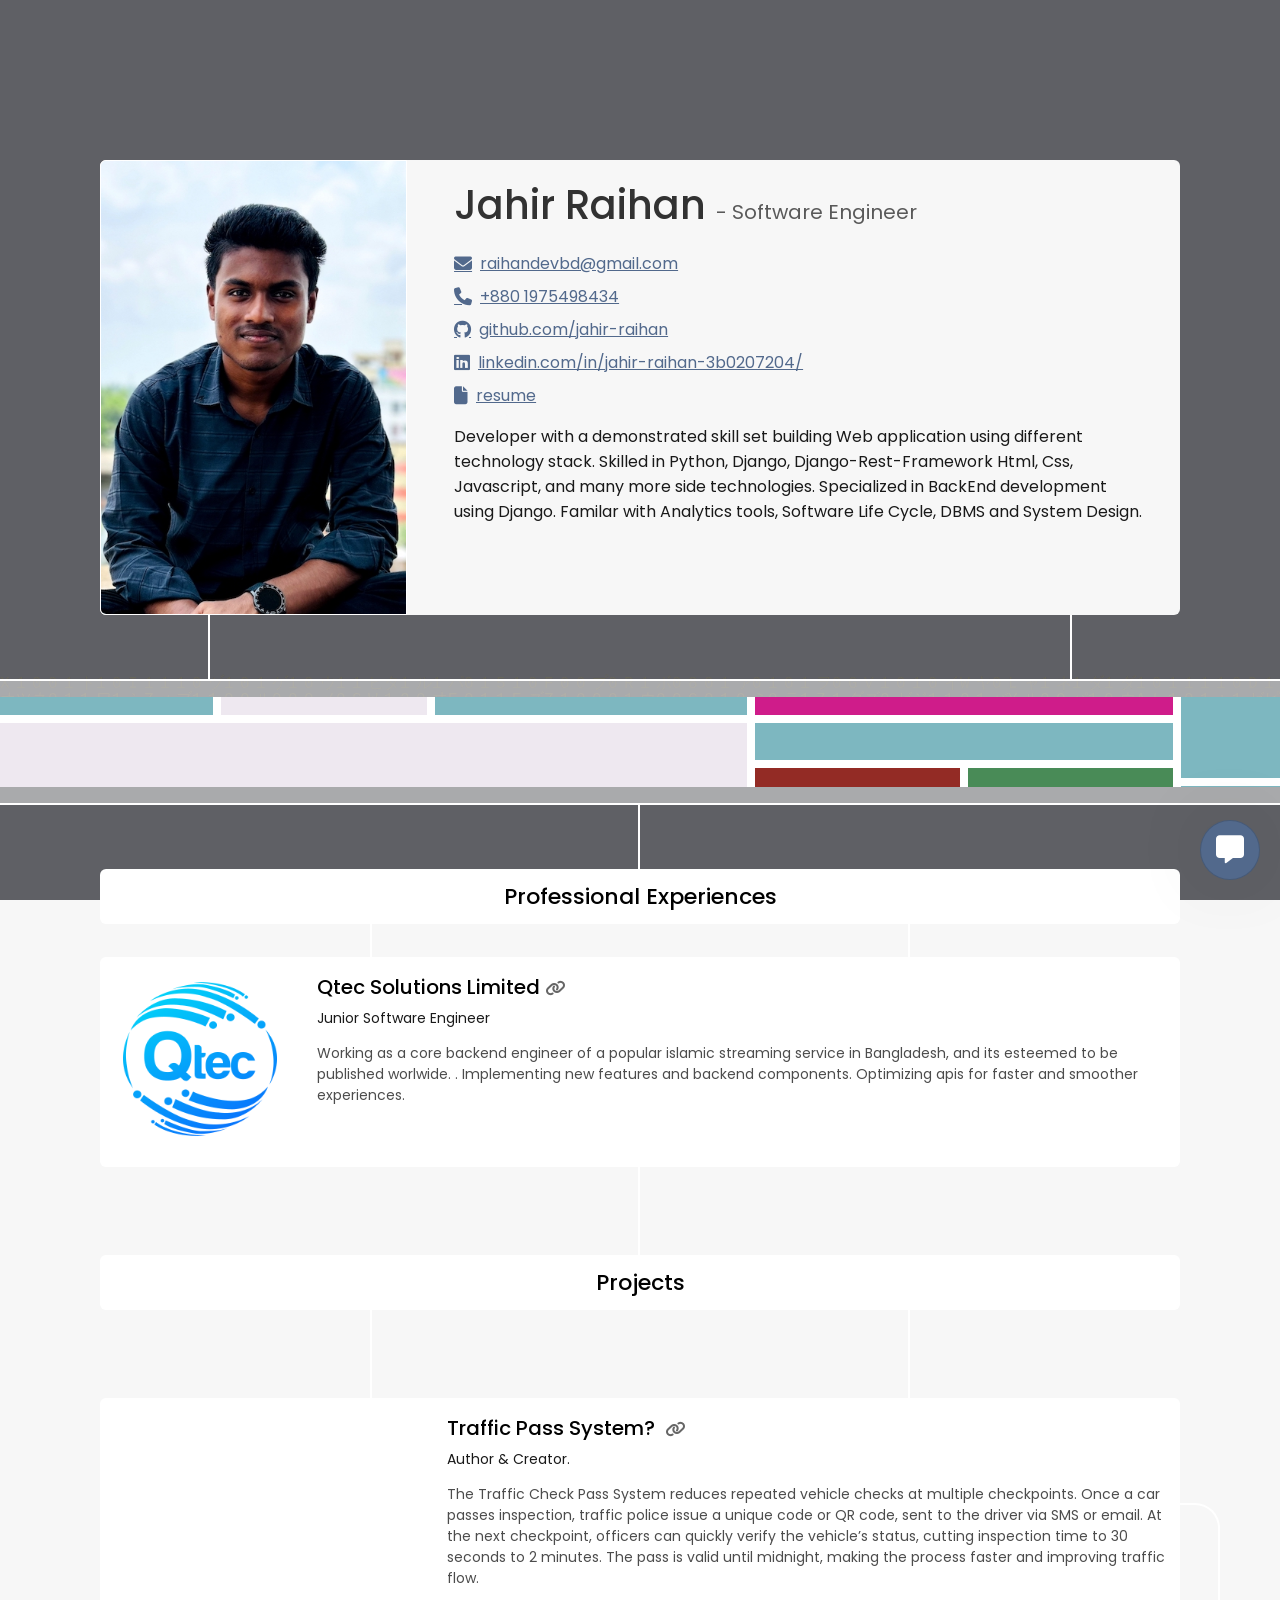
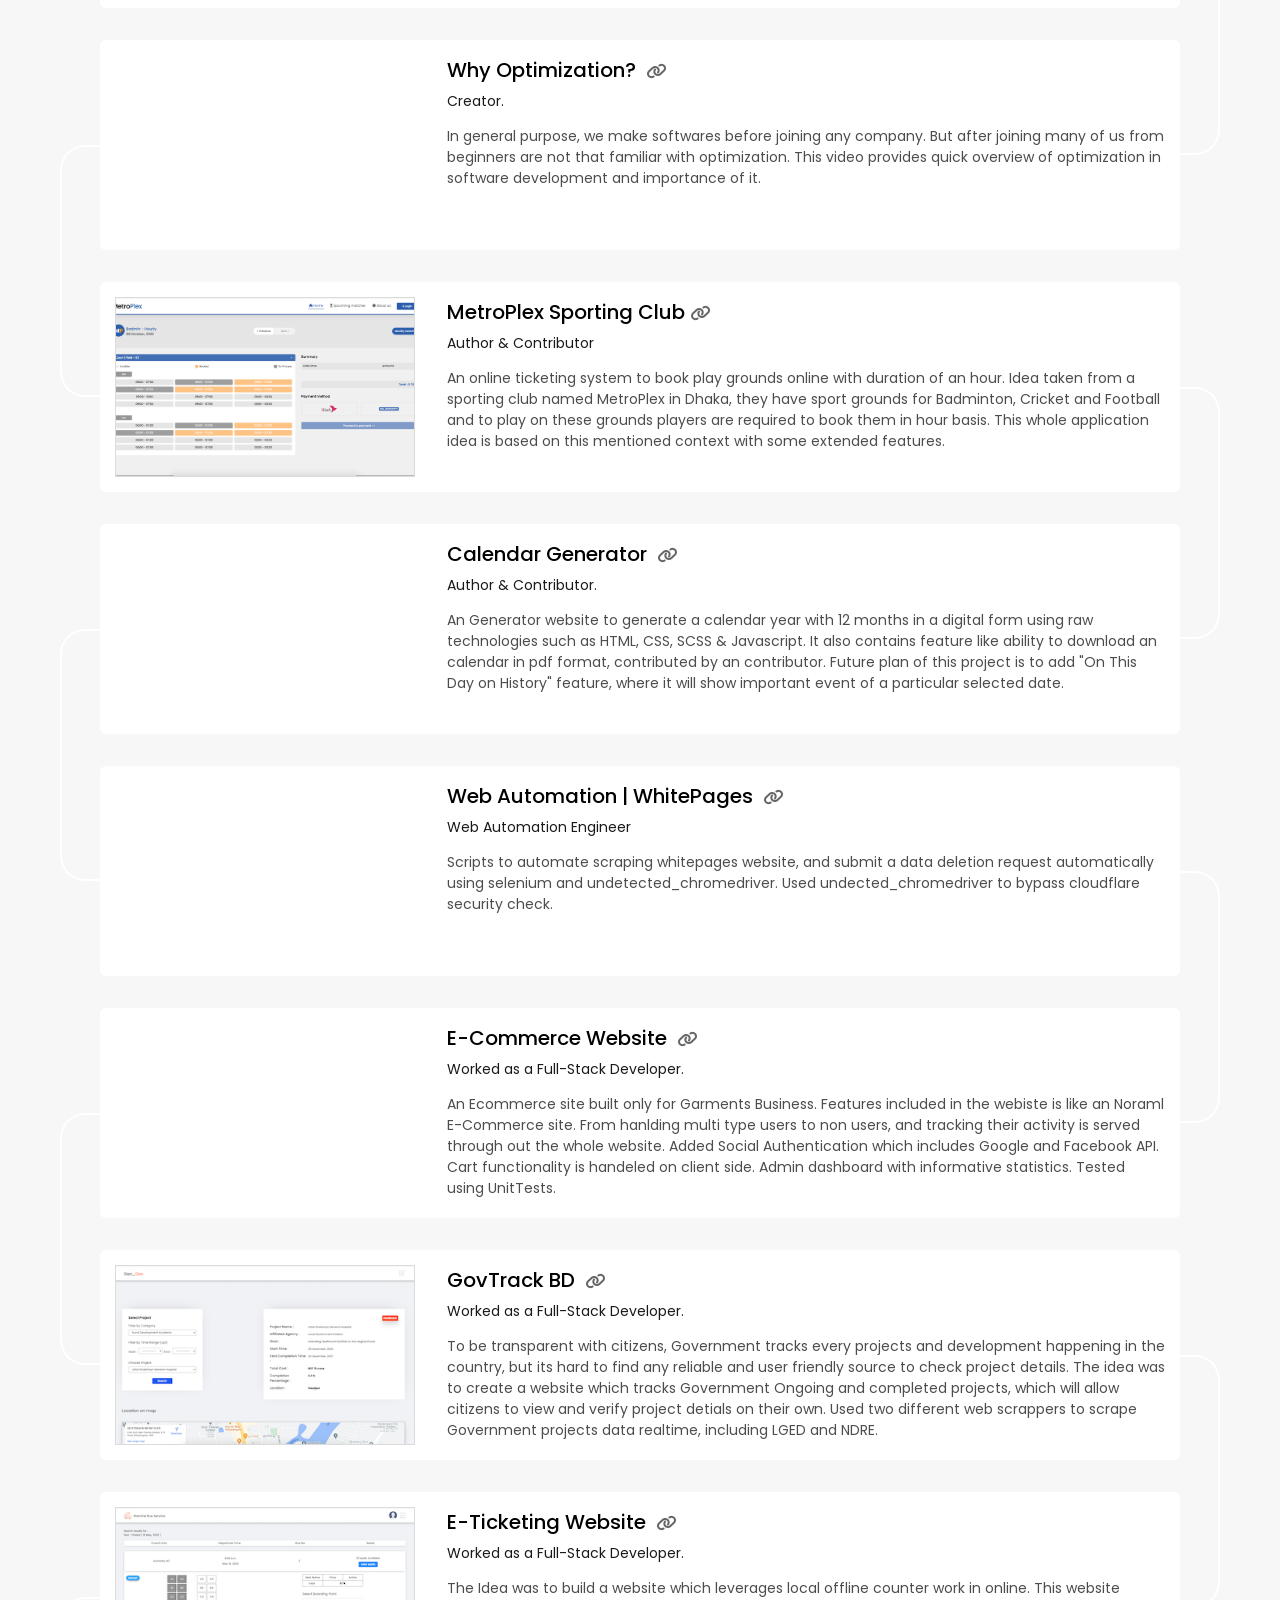
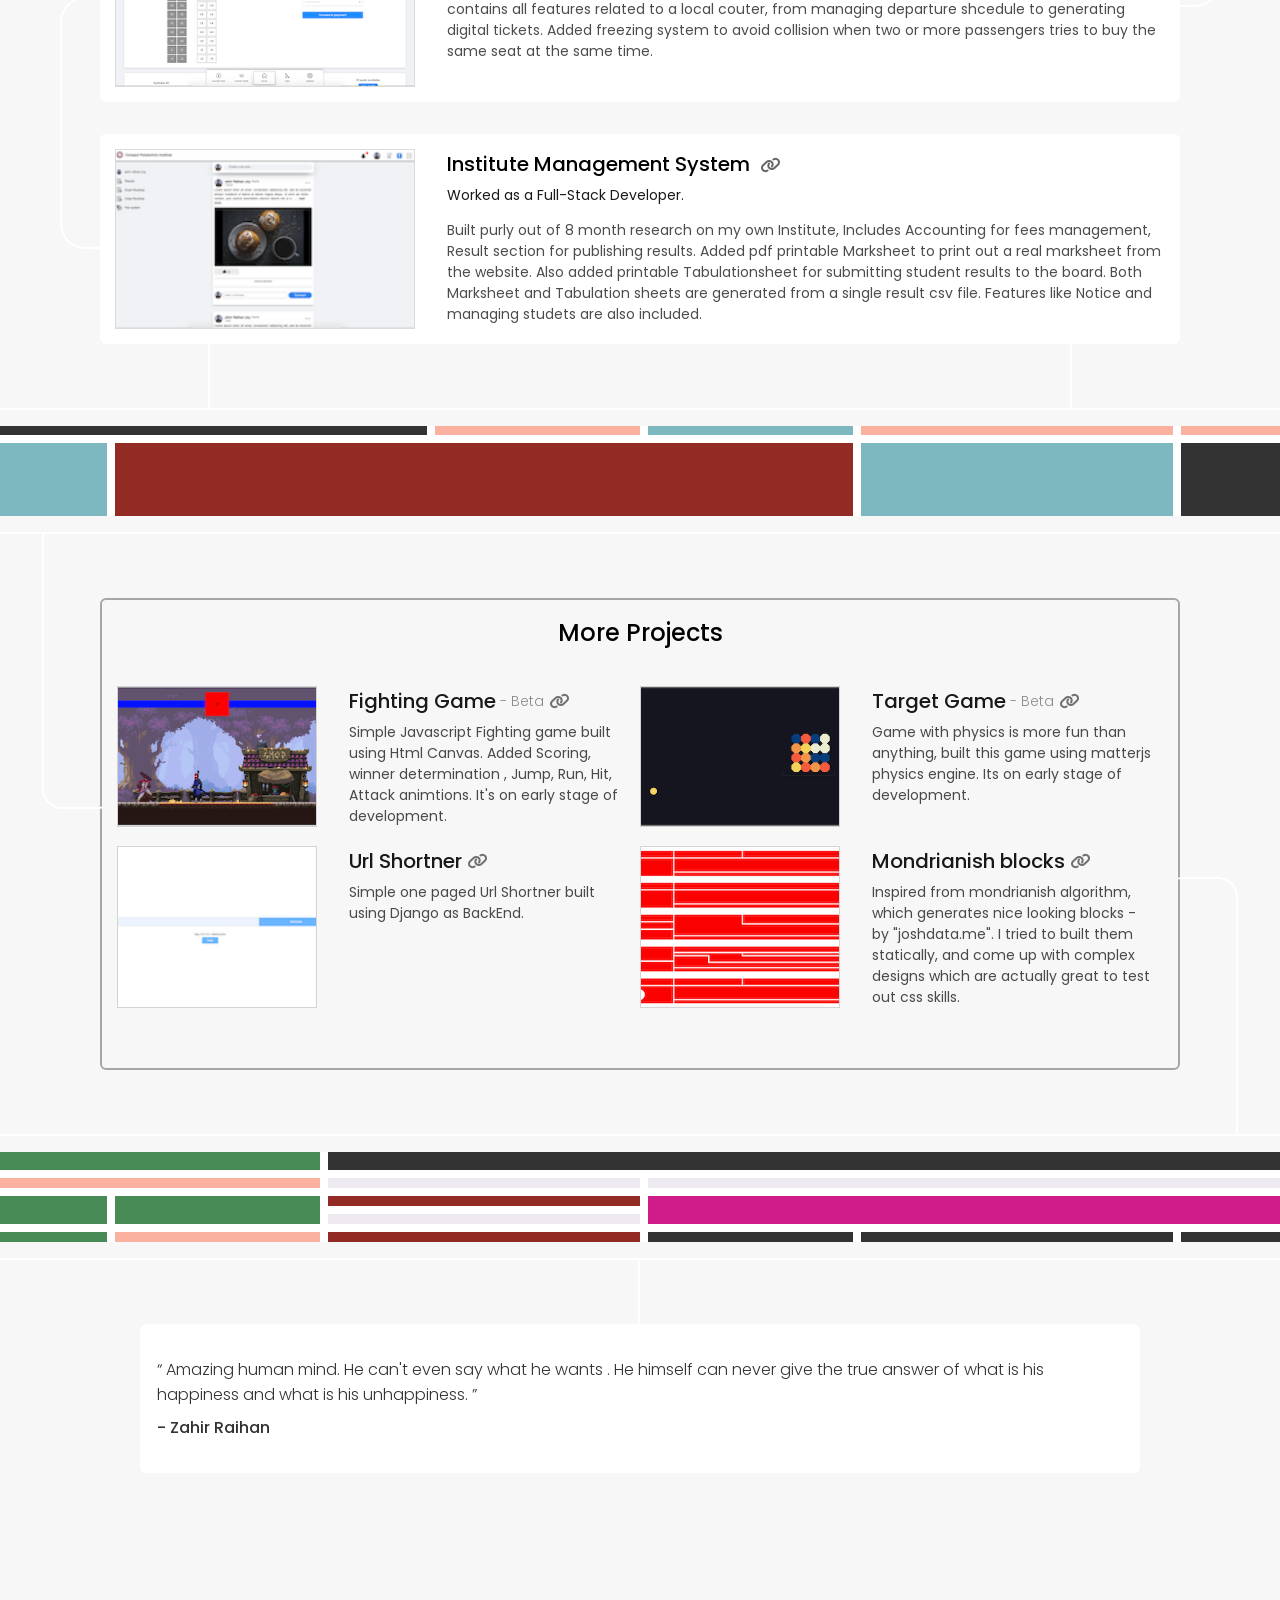
==== commit a49b13f5: "Added a new project" ====
--- a/index.html
+++ b/index.html
@@ -213,6 +213,33 @@
 
                     <div class="project-or-company-image">
                         <div class="iframe-container">
+                            <iframe width="100%" height="100%" src="https://www.youtube.com/embed/videoseries?si=6z_dliyB9zKLKrRW&amp;list=PLRSJ6UaFYTT9zyjOljNrWQq3Hd60spi18" title="YouTube video player" frameborder="0" allow="accelerometer; autoplay; clipboard-write; encrypted-media; gyroscope; picture-in-picture; web-share" referrerpolicy="strict-origin-when-cross-origin" allowfullscreen></iframe>
+                        </div>
+                    </div>
+
+                    <div class="project-or-company-work-details">
+                        <a href="http://15.207.87.120/" class="link">Traffic Pass System? <i class="fa fa-link"></i></a>
+
+                        <div class="title">Author & Creator.</div>
+
+                        <p class="project-or-work-details">
+                            The Traffic Check Pass System reduces repeated vehicle checks at multiple checkpoints. Once a car passes inspection,
+                            traffic police issue a unique code or QR code, sent to the driver via SMS or email. At the next checkpoint, officers
+                            can quickly verify the vehicle’s status, cutting inspection time to 30 seconds to 2 minutes.
+                            The pass is valid until midnight, making the process faster and improving traffic flow.
+                        </p>
+                    </div>
+
+                    <div class="tree-line11"></div>
+                    <div class="tree-line2 d-none"></div>
+
+                    
+                </div>
+
+                <div class="experience-project">
+
+                    <div class="project-or-company-image">
+                        <div class="iframe-container">
                             <iframe width="100%" height="100%" src="https://www.youtube.com/embed/TlB43YqQzfw?si=W86YooYNc0X6gjXq" title="YouTube video player" frameborder="0" allow="accelerometer; autoplay; clipboard-write; encrypted-media; gyroscope; picture-in-picture; web-share" referrerpolicy="strict-origin-when-cross-origin" allowfullscreen></iframe>
                         </div>
                     </div>
